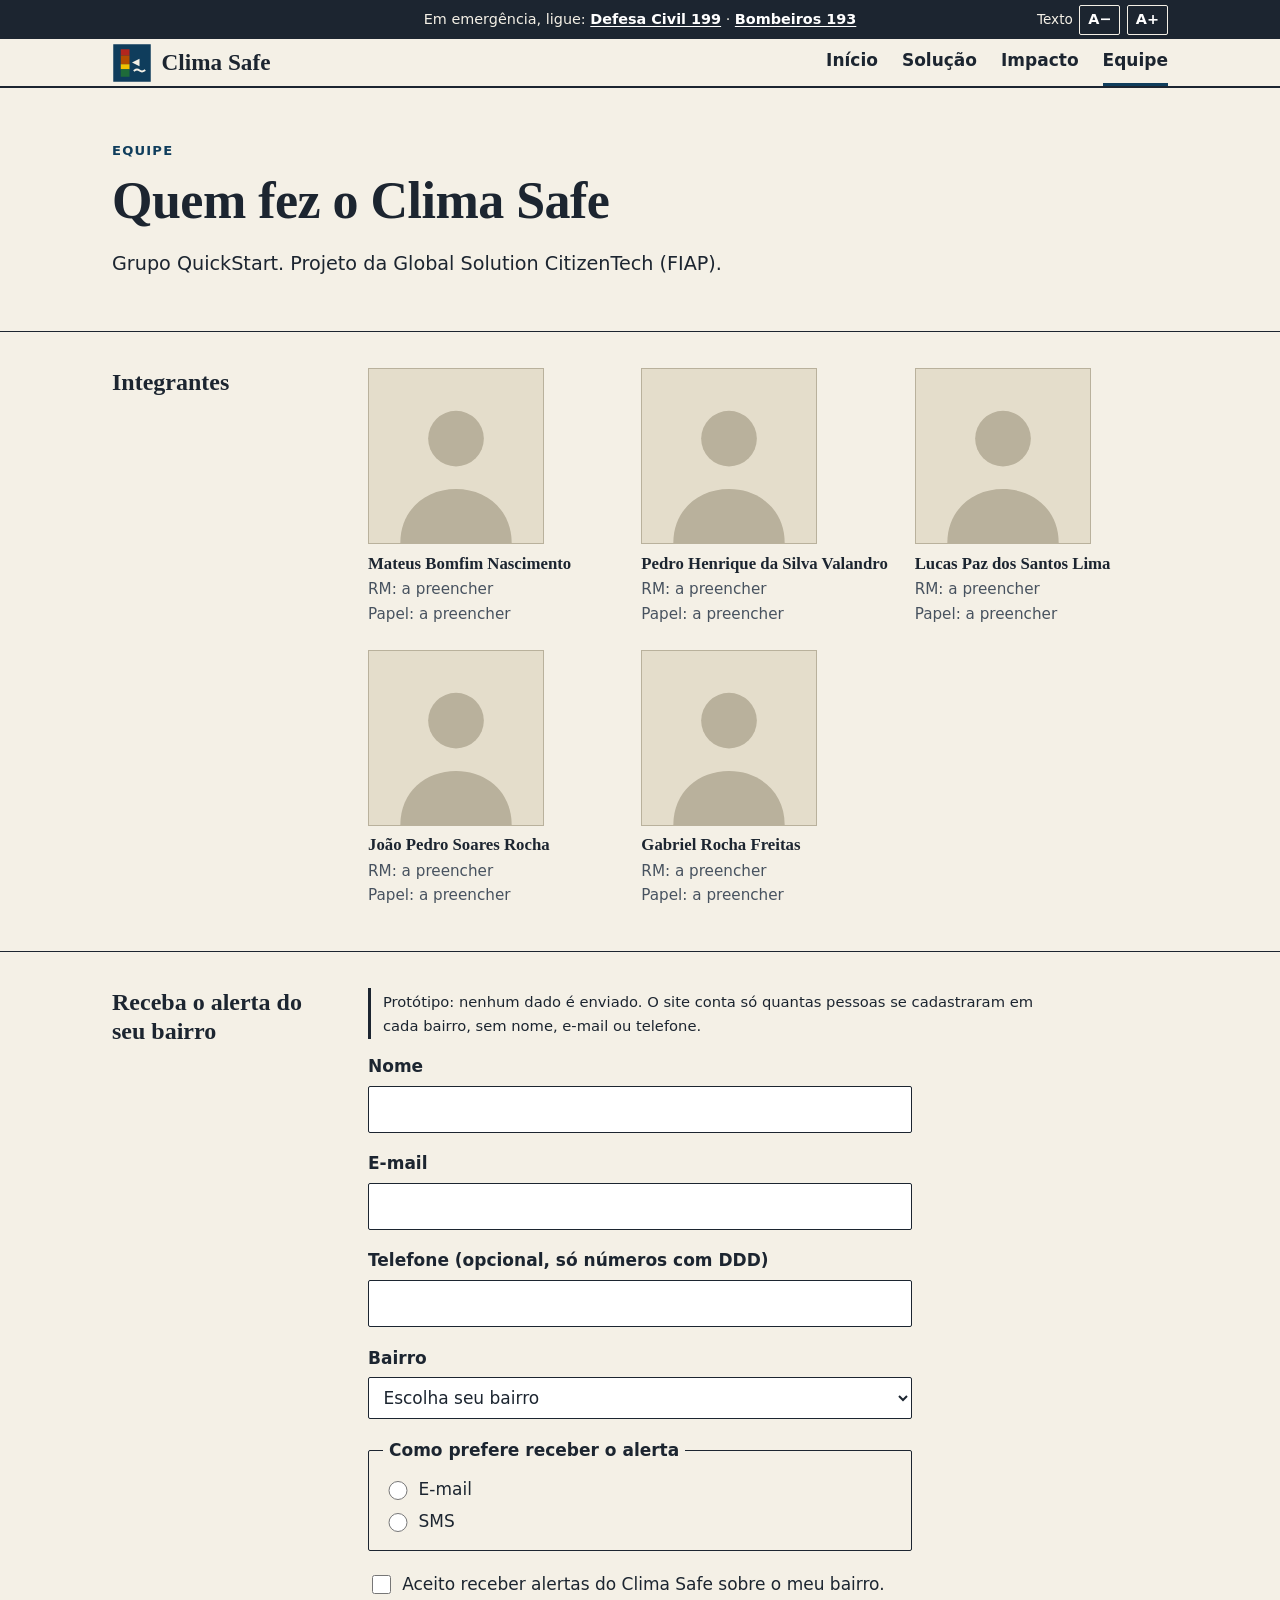
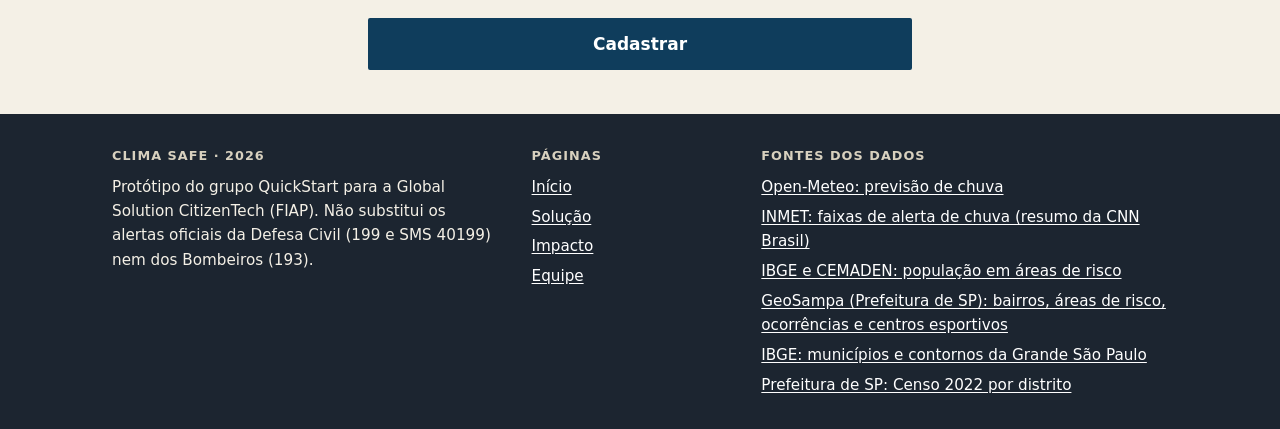
==== equipe.html @ 150be920 "Clima Safe: protótipo da Global Solution CitizenTech Site em HTML, CSS e JavaScript com alerta de en" ====
<!DOCTYPE html>
<html lang="pt-BR">
<head>
  <meta charset="UTF-8">
  <meta name="viewport" content="width=device-width, initial-scale=1">
  <title>Equipe e cadastro — Clima Safe</title>
  <meta name="description" content="Equipe do Clima Safe e cadastro para receber o alerta do seu bairro.">
  <link rel="icon" href="img/logo.svg" type="image/svg+xml">
  <link rel="stylesheet" href="css/style.css">
</head>
<body id="topo">
  <a class="pular-link" href="#conteudo">Pular para o conteúdo</a>
  <div class="faixa-emergencia">
    <div class="container faixa-grade">
      <p>Em emergência, ligue: <a href="tel:199">Defesa Civil 199</a> · <a href="tel:193">Bombeiros 193</a></p>
      <div class="ajuste-fonte" role="group" aria-label="Tamanho do texto">
        <span aria-hidden="true">Texto</span>
        <button type="button" id="fonte-menor" aria-label="Diminuir o texto">A−</button>
        <button type="button" id="fonte-maior" aria-label="Aumentar o texto">A+</button>
      </div>
    </div>
  </div>
  <header class="cabecalho">
    <div class="container cabecalho-grade">
      <a class="logo" href="index.html">
        <img src="img/logo.svg" alt="" width="40" height="40">
        <span>Clima Safe</span>
      </a>
      <button type="button" class="botao-menu" id="botao-menu" aria-expanded="false" aria-controls="menu-principal">Menu</button>
      <nav class="navegacao" aria-label="Principal">
        <ul class="menu" id="menu-principal">
          <li><a href="index.html">Início</a></li>
          <li><a href="solucao.html">Solução</a></li>
          <li><a href="impacto.html">Impacto</a></li>
          <li><a href="equipe.html" aria-current="page">Equipe</a></li>
        </ul>
      </nav>
    </div>
  </header>

  <main id="conteudo">
    <section class="topo-pagina" aria-labelledby="titulo-equipe">
      <div class="container">
        <p class="sobretitulo">Equipe</p>
        <h1 id="titulo-equipe">Quem fez o Clima Safe</h1>
        <p class="lead">Grupo QuickStart. Projeto da Global Solution CitizenTech (FIAP).</p>
      </div>
    </section>
    <section class="secao" aria-labelledby="titulo-integrantes">
      <div class="container secao-grade">
        <h2 id="titulo-integrantes">Integrantes</h2>
        <div class="secao-corpo">
          <ul class="integrantes">
            <li class="integrante">
              <img src="img/avatar-placeholder.svg" alt="Foto de perfil provisória de Mateus Bomfim Nascimento" width="200" height="200">
              <h3>Mateus Bomfim Nascimento</h3>
              <p>RM: a preencher</p>
              <p>Papel: a preencher</p>
            </li>
            <li class="integrante">
              <img src="img/avatar-placeholder.svg" alt="Foto de perfil provisória de Pedro Henrique da Silva Valandro" width="200" height="200">
              <h3>Pedro Henrique da Silva Valandro</h3>
              <p>RM: a preencher</p>
              <p>Papel: a preencher</p>
            </li>
            <li class="integrante">
              <img src="img/avatar-placeholder.svg" alt="Foto de perfil provisória de Lucas Paz dos Santos Lima" width="200" height="200">
              <h3>Lucas Paz dos Santos Lima</h3>
              <p>RM: a preencher</p>
              <p>Papel: a preencher</p>
            </li>
            <li class="integrante">
              <img src="img/avatar-placeholder.svg" alt="Foto de perfil provisória de João Pedro Soares Rocha" width="200" height="200">
              <h3>João Pedro Soares Rocha</h3>
              <p>RM: a preencher</p>
              <p>Papel: a preencher</p>
            </li>
            <li class="integrante">
              <img src="img/avatar-placeholder.svg" alt="Foto de perfil provisória de Gabriel Rocha Freitas" width="200" height="200">
              <h3>Gabriel Rocha Freitas</h3>
              <p>RM: a preencher</p>
              <p>Papel: a preencher</p>
            </li>
          </ul>
        </div>
      </div>
    </section>
    <section class="secao" id="cadastro" aria-labelledby="titulo-cadastro">
      <div class="container secao-grade">
        <h2 id="titulo-cadastro">Receba o alerta do seu bairro</h2>
        <div class="secao-corpo">
          <p class="aviso">Protótipo: nenhum dado é enviado. O site conta só quantas pessoas se cadastraram em cada bairro, sem nome, e-mail ou telefone.</p>

          <p class="mensagem-sucesso" id="mensagem-sucesso" role="status"></p>

          <form class="formulario" id="form-cadastro" novalidate>
            <div class="campo">
              <label for="nome">Nome</label>
              <input type="text" id="nome" name="nome" autocomplete="name" aria-describedby="erro-nome">
              <span class="erro-campo" id="erro-nome"></span>
            </div>
            <div class="campo">
              <label for="email">E-mail</label>
              <input type="email" id="email" name="email" autocomplete="email" aria-describedby="erro-email">
              <span class="erro-campo" id="erro-email"></span>
            </div>
            <div class="campo">
              <label for="telefone">Telefone (opcional, só números com DDD)</label>
              <input type="tel" id="telefone" name="telefone" autocomplete="tel" inputmode="numeric" aria-describedby="erro-telefone">
              <span class="erro-campo" id="erro-telefone"></span>
            </div>
            <div class="campo">
              <label for="bairro">Bairro</label>
              <select id="bairro" name="bairro" aria-describedby="erro-bairro">
                <option value="">Escolha seu bairro</option>
              </select>
              <span class="erro-campo" id="erro-bairro"></span>
            </div>
            <div class="campo">
              <fieldset id="grupo-canal" aria-describedby="erro-canal">
                <legend>Como prefere receber o alerta</legend>
                <div class="opcao">
                  <input type="radio" id="canal-email" name="canal" value="email">
                  <label for="canal-email">E-mail</label>
                </div>
                <div class="opcao">
                  <input type="radio" id="canal-sms" name="canal" value="sms">
                  <label for="canal-sms">SMS</label>
                </div>
              </fieldset>
              <span class="erro-campo" id="erro-canal"></span>
            </div>
            <div class="campo">
              <div class="opcao">
                <input type="checkbox" id="aceite" name="aceite" aria-describedby="erro-aceite">
                <label for="aceite">Aceito receber alertas do Clima Safe sobre o meu bairro.</label>
              </div>
              <span class="erro-campo" id="erro-aceite"></span>
            </div>
            <div class="campo">
              <button type="submit" class="botao">Cadastrar</button>
            </div>
          </form>
        </div>
      </div>
    </section>

  </main>

  <footer class="rodape">
    <div class="container rodape-grade">
      <div>
        <p class="rodape-titulo">Clima Safe · 2026</p>
        <p>Protótipo do grupo QuickStart para a Global Solution CitizenTech (FIAP). Não substitui os alertas oficiais da Defesa Civil (199 e SMS 40199) nem dos Bombeiros (193).</p>
      </div>
      <nav aria-label="Rodapé">
        <p class="rodape-titulo">Páginas</p>
        <ul>
          <li><a href="index.html">Início</a></li>
          <li><a href="solucao.html">Solução</a></li>
          <li><a href="impacto.html">Impacto</a></li>
          <li><a href="equipe.html">Equipe</a></li>
        </ul>
      </nav>
      <div>
        <p class="rodape-titulo">Fontes dos dados</p>
        <ul>
          <li><a href="https://open-meteo.com/">Open-Meteo: previsão de chuva</a></li>
          <li><a href="https://www.cnnbrasil.com.br/nacional/chuva-entenda-os-alertas-do-inmet-para-temporais/">INMET: faixas de alerta de chuva (resumo da CNN Brasil)</a></li>
          <li><a href="https://agenciadenoticias.ibge.gov.br/agencia-sala-de-imprensa/21565-em-2010-brasil-tinha-8-3-milhoes-de-pessoas-morando-em-areas-com-risco-de-desastres-naturais.html">IBGE e CEMADEN: população em áreas de risco</a></li>
          <li><a href="https://geosampa.prefeitura.sp.gov.br/">GeoSampa (Prefeitura de SP): bairros, áreas de risco, ocorrências e centros esportivos</a></li>
          <li><a href="https://servicodados.ibge.gov.br/api/docs">IBGE: municípios e contornos da Grande São Paulo</a></li>
          <li><a href="https://prefeitura.sp.gov.br/web/subprefeituras/w/munic%C3%ADpio-de-s%C3%A3o-paulo-subprefeituras-e-distritos-municipais-1">Prefeitura de SP: Censo 2022 por distrito</a></li>
        </ul>
      </div>
    </div>
  </footer>

  <a class="voltar-topo" id="voltar-topo" href="#topo" aria-label="Voltar ao topo da página">↑ Topo</a>

  <script src="js/estado.js"></script>
  <script src="js/dados.js"></script>
  <script src="js/formulario.js"></script>
  <script src="js/fonte.js"></script>
  <script src="js/menu.js"></script>
  <script src="js/topo.js"></script>
</body>
</html>
---- css/style.css ----
/*
  Clima Safe — folha de estilo única.
  Ideia visual: um boletim de defesa civil. Papel quente, tinta escura, títulos com serifa,
  réguas finas separando as seções. A cor só aparece onde carrega significado:
  os quatro níveis de alerta (sempre acompanhados de texto) e os links.
  Mobile first; media queries em 768px e 1024px.
*/

:root {
  --papel: #f4f0e6;
  --papel-claro: #fbf9f3;
  --tinta: #1c2530;
  --tinta-suave: #47525f;
  --rio: #0f3d5c;
  --link: #0b4f8a;
  --regua: #b9b19c;
  --foco: #0b4f8a;

  --serifa: "Iowan Old Style", "Palatino Linotype", Palatino, Georgia, "Times New Roman", serif;
  --sans: system-ui, -apple-system, "Segoe UI", Roboto, Arial, sans-serif;

  --verde: #1e6b3a;
  --amarelo: #f2c200;
  --laranja: #b34d00;
  --vermelho: #b3261e;
}

*, *::before, *::after { box-sizing: border-box; }

html { scroll-behavior: smooth; scroll-padding-top: 1rem; }

body {
  margin: 0;
  font-family: var(--sans);
  font-size: 1.0625rem;
  line-height: 1.6;
  color: var(--tinta);
  background: var(--papel);
}

img { max-width: 100%; height: auto; display: block; }

a { color: var(--link); text-underline-offset: 0.15em; }
a:hover { text-decoration-thickness: 2px; }

h1, h2, h3, h4 { font-family: var(--serifa); color: var(--tinta); line-height: 1.2; }
h1 { margin: 0 0 1rem; font-size: clamp(2rem, 6vw, 3.25rem); font-weight: 700; letter-spacing: -0.01em; }
h2 { margin: 0; font-size: 1.5rem; font-weight: 700; }
h3 { margin: 1.5rem 0 0.4rem; font-size: 1.2rem; font-weight: 700; }
h4 { margin: 0 0 0.3rem; font-family: var(--sans); font-size: 0.85rem; letter-spacing: 0.06em; text-transform: uppercase; }
p { margin: 0 0 0.9rem; }
ul, ol { margin: 0 0 1rem; padding-left: 1.2rem; }

:focus-visible { outline: 3px solid var(--foco); outline-offset: 2px; }

.container { width: 100%; max-width: 70rem; margin: 0 auto; padding: 0 1.25rem; }

.pular-link {
  position: absolute;
  left: 0.5rem;
  top: -4rem;
  z-index: 10;
  padding: 0.6rem 1rem;
  color: #fff;
  background: var(--tinta);
}
.pular-link:focus { top: 0.5rem; outline-color: var(--amarelo); }

/* ---------- Faixa de emergência e cabeçalho ---------- */
.faixa-emergencia { background: var(--tinta); color: var(--papel); font-size: 0.9rem; }
.faixa-grade { display: flex; flex-direction: column; align-items: center; gap: 0 1rem; text-align: center; }
.faixa-emergencia p { margin: 0; padding: 0.4rem 0; }
.faixa-emergencia a { color: #fff; font-weight: 700; }
.faixa-emergencia :focus-visible { outline-color: var(--amarelo); }

.cabecalho { background: var(--papel); border-bottom: 2px solid var(--tinta); }
.cabecalho-grade {
  display: flex;
  flex-wrap: wrap;
  align-items: center;
  justify-content: space-between;
  gap: 0.25rem 1rem;
  padding-top: 0.75rem;
  padding-bottom: 0.25rem;
}

.logo {
  display: flex;
  align-items: center;
  gap: 0.6rem;
  color: var(--tinta);
  font-family: var(--serifa);
  font-size: 1.45rem;
  font-weight: 700;
  text-decoration: none;
}
.logo img { width: 40px; height: 40px; }

.botao-menu {
  display: none;
  font: inherit;
  font-weight: 700;
  color: var(--tinta);
  background: transparent;
  border: 2px solid var(--tinta);
  border-radius: 2px;
  padding: 0.35rem 0.9rem;
  cursor: pointer;
}
.js .botao-menu { display: inline-block; }

.navegacao { width: 100%; }
.menu { list-style: none; margin: 0; padding: 0; display: flex; flex-direction: column; }
.js .menu { display: none; }
.js .menu.aberto { display: flex; }

.menu li { border-top: 1px solid var(--regua); }
.menu a {
  display: block;
  padding: 0.6rem 0;
  color: var(--tinta);
  font-weight: 600;
  text-decoration: none;
  border-bottom: 3px solid transparent;
}
.menu a:hover { border-bottom-color: var(--regua); }
.menu a[aria-current="page"] { font-weight: 700; border-bottom-color: var(--rio); }

/* ---------- Abertura das páginas ---------- */
.topo-pagina { padding: 2.25rem 0 1.75rem; }
.sobretitulo {
  margin: 0 0 0.6rem;
  color: var(--rio);
  font-size: 0.82rem;
  font-weight: 700;
  letter-spacing: 0.09em;
  text-transform: uppercase;
}
.lead { max-width: 40rem; margin: 0 0 1rem; font-size: 1.2rem; }

.hero-grade { display: grid; gap: 1.5rem; }
.hero-imagem { width: 100%; max-width: 15rem; }
.acoes { display: flex; flex-wrap: wrap; align-items: center; gap: 0.75rem 1.5rem; margin: 1.5rem 0 0; }
.link-seco { font-weight: 600; }

.indice { margin-top: 1.5rem; padding-top: 0.75rem; border-top: 1px solid var(--regua); }
.indice ul { list-style: none; margin: 0; padding: 0; display: flex; flex-wrap: wrap; gap: 0.25rem 1.5rem; }
.indice a { font-weight: 600; }

/* ---------- Seções: título à esquerda, conteúdo à direita ---------- */
.secao { padding: 1.75rem 0 2.25rem; border-top: 1px solid var(--tinta); }
.secao-grade { display: grid; gap: 1rem; }
.secao-grade > * { min-width: 0; }   /* deixa tabelas largas rolarem dentro da caixa, sem alargar a página */
.secao-corpo > :last-child { margin-bottom: 0; }
.secao-corpo p, .secao-corpo ul:not(.indicadores):not(.grade-bairros):not(.integrantes) { max-width: 42rem; }

/* ---------- Números: linhas de livro-caixa ---------- */
.indicadores { list-style: none; margin: 0; padding: 0; }
.estatistica { display: grid; gap: 0.25rem; padding: 1rem 0; border-top: 1px solid var(--regua); }
.estatistica:first-child { border-top: 0; padding-top: 0; }
.estatistica p { margin: 0 0 0.25rem; }
.numero {
  color: var(--rio);
  font-family: var(--serifa);
  font-size: 2.25rem;
  font-weight: 700;
  line-height: 1.1;
  font-variant-numeric: lining-nums tabular-nums;
}
.fonte { color: var(--tinta-suave); font-size: 0.88rem; overflow-wrap: anywhere; }

/* ---------- Passos, ODS, ecossistema ---------- */
.passos { list-style: none; counter-reset: passo; margin: 0 0 1rem; padding: 0; }
.passos li {
  counter-increment: passo;
  display: grid;
  grid-template-columns: 3.25rem 1fr;
  column-gap: 0.5rem;
  padding: 1rem 0;
  border-top: 1px solid var(--regua);
}
.passos li:first-child { border-top: 0; padding-top: 0; }
.passos li::before {
  content: counter(passo);
  grid-column: 1;
  grid-row: 1 / span 2;
  color: var(--rio);
  font-family: var(--serifa);
  font-size: 2.4rem;
  font-weight: 700;
  line-height: 1;
}
.passos h3 { grid-column: 2; margin: 0 0 0.25rem; }
.passos p { grid-column: 2; margin: 0; }

.lista-ods { list-style: none; margin: 0 0 1rem; padding: 0; }
.lista-ods li {
  display: grid;
  grid-template-columns: 4.75rem 1fr;
  gap: 0.75rem;
  padding: 1rem 0;
  border-top: 1px solid var(--regua);
}
.lista-ods li:first-child { border-top: 0; padding-top: 0; }
.lista-ods h3 { margin: 0 0 0.2rem; }
.lista-ods p { margin: 0; }
.etiqueta-ods {
  align-self: start;
  padding: 0.1rem 0.4rem;
  border: 2px solid var(--tinta);
  font-size: 0.9rem;
  font-weight: 700;
  text-align: center;
}

.ecossistema { list-style: none; margin: 0; padding: 0; }
.ecossistema li { padding: 0.85rem 0; border-top: 1px solid var(--regua); }
.ecossistema li:first-child { border-top: 0; padding-top: 0; }
.ecossistema h3 { margin: 0 0 0.15rem; font-size: 1.1rem; }
.ecossistema p { margin: 0; }

.lista-simples { margin-bottom: 0; }

/* ---------- Níveis de alerta (cor sempre junto com texto) ---------- */
.alerta-verde { --n-cor: var(--verde); --n-texto: #fff; --n-fundo: #e7f1e8; }
.alerta-amarelo { --n-cor: var(--amarelo); --n-texto: var(--tinta); --n-fundo: #fbf3cf; }
.alerta-laranja { --n-cor: var(--laranja); --n-texto: #fff; --n-fundo: #f9e6d3; }
.alerta-vermelho { --n-cor: var(--vermelho); --n-texto: #fff; --n-fundo: #f8dedb; }
.alerta-indisponivel { --n-cor: #56616e; --n-texto: #fff; --n-fundo: #e8e6df; }

.selo {
  display: inline-block;
  align-self: flex-start;
  padding: 0.2rem 0.65rem;
  color: var(--n-texto, #fff);
  background: var(--n-cor, var(--tinta-suave));
  border-radius: 2px;
  font-size: 0.95rem;
  font-weight: 700;
}

/* ---------- Simulador ---------- */
.simulador { display: grid; gap: 1.25rem; }

.controles {
  display: grid;
  gap: 1.1rem;
  padding: 1.1rem;
  background: var(--papel-claro);
  border: 1px solid var(--tinta);
}
.campo { display: flex; flex-direction: column; gap: 0.35rem; }
.campo label, .campo legend { font-weight: 600; }

select, input[type="text"], input[type="email"], input[type="tel"] {
  width: 100%;
  padding: 0.55rem 0.65rem;
  font: inherit;
  color: var(--tinta);
  background: #fff;
  border: 1.5px solid var(--tinta);
  border-radius: 2px;
}

.valor-chuva { font-family: var(--serifa); font-weight: 700; color: var(--rio); }

/* A barra do controle mostra os limites do INMET por hora (0–20–30–60–100 mm/h). */
input[type="range"] {
  -webkit-appearance: none;
  appearance: none;
  width: 100%;
  height: 2rem;
  margin: 0;
  background: transparent;
}
input[type="range"]::-webkit-slider-runnable-track {
  height: 0.75rem;
  border: 1px solid var(--tinta);
  background: linear-gradient(to right,
    var(--verde) 0 20%, var(--amarelo) 20% 30%, var(--laranja) 30% 60%, var(--vermelho) 60% 100%);
}
input[type="range"]::-moz-range-track {
  height: 0.75rem;
  border: 1px solid var(--tinta);
  background: linear-gradient(to right,
    var(--verde) 0 20%, var(--amarelo) 20% 30%, var(--laranja) 30% 60%, var(--vermelho) 60% 100%);
}
input[type="range"]::-webkit-slider-thumb {
  -webkit-appearance: none;
  width: 0.9rem;
  height: 1.9rem;
  margin-top: -0.7rem;
  background: var(--tinta);
  border: 2px solid #fff;
  border-radius: 2px;
}
input[type="range"]::-moz-range-thumb {
  width: 0.9rem;
  height: 1.9rem;
  background: var(--tinta);
  border: 2px solid #fff;
  border-radius: 2px;
}

.escala { position: relative; height: 1.3rem; color: var(--tinta-suave); font-size: 0.8rem; }
.escala span { position: absolute; top: 0; transform: translateX(-50%); }
.escala .e0 { left: 0; transform: none; }
.escala .e20 { left: 20%; }
.escala .e30 { left: 30%; }
.escala .e60 { left: 60%; }
.escala .e100 { right: 0; left: auto; transform: none; }

.nota { margin: 0; color: var(--tinta-suave); font-size: 0.85rem; }

.status { min-height: 1.4rem; margin: 0; color: var(--tinta-suave); font-size: 0.95rem; }
.status.erro {
  padding: 0.5rem 0.7rem;
  color: #7a1009;
  background: #f8dedb;
  border-left: 4px solid var(--vermelho);
}

.painel {
  min-height: 12rem;
  padding: 1.1rem 1.25rem;
  background: var(--n-fundo, var(--papel-claro));
  border: 1px solid var(--regua);
  border-left: 8px solid var(--n-cor, var(--regua));
}
.painel h3 { margin: 0 0 0.6rem; }

.lista-dados { margin: 0.75rem 0; }
.lista-dados dt {
  color: var(--tinta-suave);
  font-size: 0.8rem;
  font-weight: 700;
  letter-spacing: 0.05em;
  text-transform: uppercase;
}
.lista-dados dd { margin: 0 0 0.6rem; }

.recomendacao { margin: 0.75rem 0; padding: 0.65rem 0.85rem; background: #fff; border: 1px solid var(--regua); }
.caixa-abrigo { margin-top: 0.9rem; padding-top: 0.75rem; border-top: 1px solid var(--regua); }
.caixa-abrigo p { margin: 0 0 0.3rem; }

.aviso { padding: 0.1rem 0 0.1rem 0.75rem; border-left: 3px solid var(--tinta); font-size: 0.92rem; }

/* ---------- Bairros ---------- */
.filtro { max-width: 22rem; margin-bottom: 0.75rem; }
.contagem { margin: 0 0 1rem; color: var(--tinta-suave); }

.grade-bairros { list-style: none; margin: 0; padding: 0; display: grid; gap: 1.25rem; grid-template-columns: repeat(auto-fill, minmax(250px, 1fr)); }
.card {
  display: flex;
  flex-direction: column;
  gap: 0.5rem;
  padding: 1rem 1rem 1.1rem;
  background: var(--papel-claro);
  border: 1px solid var(--regua);
  border-top: 5px solid var(--regua);
  border-radius: 2px;
}
.card:has(.alerta-verde) { border-top-color: var(--verde); }
.card:has(.alerta-amarelo) { border-top-color: var(--amarelo); }
.card:has(.alerta-laranja) { border-top-color: var(--laranja); }
.card:has(.alerta-vermelho) { border-top-color: var(--vermelho); }
.card.selecionado { box-shadow: 0 0 0 2px var(--tinta); }
.card h4 { margin: 0; font-family: var(--serifa); font-size: 1.15rem; letter-spacing: 0; text-transform: none; }
.regiao-bairro { margin: 0; color: var(--tinta-suave); font-size: 0.88rem; }
.card .historico { margin: 0; font-size: 0.95rem; }
.card .lista-dados { margin: 0.25rem 0; }
.card .botao { align-self: flex-start; margin-top: auto; }
.fontes-card { margin: 0; color: var(--tinta-suave); font-size: 0.85rem; overflow-wrap: anywhere; }

/* ---------- Botões ---------- */
.botao {
  display: inline-block;
  padding: 0.65rem 1.2rem;
  font: inherit;
  font-weight: 700;
  color: #fff;
  text-align: center;
  text-decoration: none;
  background: var(--rio);
  border: 2px solid var(--rio);
  border-radius: 2px;
  cursor: pointer;
}
.botao:hover { background: var(--tinta); border-color: var(--tinta); }
.botao[disabled] { opacity: 0.6; cursor: wait; }
.botao-secundario { color: var(--rio); background: transparent; }
.botao-secundario:hover { color: #fff; background: var(--rio); border-color: var(--rio); }

/* ---------- Tabelas ---------- */
.tabela-rolagem { margin-bottom: 1rem; overflow-x: auto; }
table { width: 100%; border-collapse: collapse; }
caption { padding-bottom: 0.4rem; font-weight: 700; text-align: left; }
th, td { padding: 0.6rem 0.7rem 0.6rem 0; text-align: left; vertical-align: top; border-bottom: 1px solid var(--regua); }
thead th { border-bottom: 2px solid var(--tinta); }
.nivel::before {
  content: "";
  display: inline-block;
  width: 0.8rem;
  height: 0.8rem;
  margin-right: 0.5rem;
  vertical-align: -0.05em;
  background: var(--tinta-suave);
}
.nivel-verde::before { background: var(--verde); }
.nivel-amarelo::before { background: var(--amarelo); }
.nivel-laranja::before { background: var(--laranja); }
.nivel-vermelho::before { background: var(--vermelho); }

/* ---------- Equipe e formulário ---------- */
.integrantes { list-style: none; margin: 0; padding: 0; display: grid; grid-template-columns: repeat(2, 1fr); gap: 1.5rem 1.25rem; }
.integrante img { width: 100%; max-width: 11rem; margin-bottom: 0.6rem; border: 1px solid var(--regua); }
.integrante h3 { margin: 0 0 0.2rem; font-size: 1.05rem; }
.integrante p { margin: 0; color: var(--tinta-suave); font-size: 0.95rem; }

.formulario { display: grid; gap: 1.1rem; max-width: 34rem; }
fieldset { margin: 0; padding: 0.6rem 0.9rem 0.8rem; border: 1.5px solid var(--tinta); border-radius: 2px; }
legend { padding: 0 0.35rem; }
.opcao { display: flex; align-items: center; gap: 0.5rem; padding: 0.15rem 0; }
.opcao input { width: 1.2rem; height: 1.2rem; accent-color: var(--rio); }
.opcao label { font-weight: 400; }
.erro-campo { color: #8a1008; font-size: 0.92rem; font-weight: 600; }
.erro-campo:empty { display: none; }
.erro-campo:not(:empty) { padding-left: 0.5rem; border-left: 3px solid var(--vermelho); }
[aria-invalid="true"] { border-color: var(--vermelho); border-width: 2px; }
.mensagem-sucesso:empty { display: none; }
.mensagem-sucesso:not(:empty) {
  max-width: 34rem;
  margin-bottom: 1rem;
  padding: 0.7rem 0.9rem;
  color: #12391f;
  font-weight: 600;
  background: #e7f1e8;
  border-left: 6px solid var(--verde);
}

/* ---------- Rodapé ---------- */
.rodape { padding: 2rem 0; color: var(--papel); background: var(--tinta); font-size: 0.95rem; }
.rodape-grade { display: grid; gap: 1.5rem; }
.rodape p { margin: 0 0 0.5rem; }
.rodape ul { list-style: none; margin: 0; padding: 0; display: grid; gap: 0.35rem; }
.rodape a { color: #fff; }
.rodape :focus-visible { outline-color: var(--amarelo); }
.rodape-titulo { color: #d8d1bf; font-size: 0.8rem; font-weight: 700; letter-spacing: 0.08em; text-transform: uppercase; }

@media (prefers-reduced-motion: reduce) {
  html { scroll-behavior: auto; }
}

/* ---------- Tablet: 768px ---------- */
@media (min-width: 768px) {
  .topo-pagina { padding: 3.25rem 0 2.25rem; }

  .botao-menu, .js .botao-menu { display: none; }
  .navegacao { width: auto; }
  .menu, .js .menu { display: flex; flex-direction: row; gap: 1.5rem; }
  .menu li { border-top: 0; }
  .menu a { padding: 0.5rem 0; }

  .hero-grade { grid-template-columns: 1.35fr 0.65fr; align-items: end; gap: 2.5rem; }
  .hero-imagem { max-width: 19rem; justify-self: end; }

  .secao { padding: 2.25rem 0 2.75rem; }
  .secao-grade { grid-template-columns: 13.5rem 1fr; gap: 2.5rem; }

  .estatistica { grid-template-columns: 14rem 1fr; gap: 1.5rem; align-items: baseline; }
  .ecossistema li { display: grid; grid-template-columns: 13rem 1fr; gap: 1.5rem; align-items: baseline; }
  .ecossistema h3 { font-size: 1.15rem; }

  .integrantes { grid-template-columns: repeat(3, 1fr); }
  .rodape-grade { grid-template-columns: 1.4fr 0.7fr 1.5fr; gap: 2.5rem; }
}

/* ---------- Desktop: 1024px ---------- */
@media (min-width: 1024px) {
  .container { padding: 0 2rem; }
  .simulador { grid-template-columns: 21rem 1fr; align-items: start; }
}

/* ---------- Tamanho do texto (botões A− e A+) ---------- */
html.fonte-pequena { font-size: 90%; }
html.fonte-normal { font-size: 100%; }
html.fonte-grande { font-size: 115%; }
html.fonte-maior { font-size: 130%; }

.ajuste-fonte { display: flex; align-items: center; gap: 0.4rem; padding: 0.3rem 0; }
.ajuste-fonte span { font-size: 0.85rem; }
.ajuste-fonte button {
  min-width: 2.4rem;
  padding: 0.15rem 0.5rem;
  font: inherit;
  font-weight: 700;
  color: #fff;
  background: transparent;
  border: 1px solid var(--papel);
  border-radius: 2px;
  cursor: pointer;
}
.ajuste-fonte button:hover { color: var(--tinta); background: var(--papel); }
.ajuste-fonte button:disabled { opacity: 0.45; cursor: not-allowed; }
.ajuste-fonte button:disabled:hover { color: #fff; background: transparent; }

/* ---------- Mapa da Grande São Paulo (SVG) ---------- */
.mapa-ferramentas { display: flex; flex-wrap: wrap; align-items: center; gap: 0.5rem; margin-bottom: 0.5rem; }
.mapa-ferramentas .botao { padding: 0.4rem 0.8rem; }
.botao-zoom { min-width: 2.6rem; font-size: 1.2rem; line-height: 1.1; }
.nivel-zoom { margin-left: 0.25rem; color: var(--tinta-suave); font-size: 0.9rem; }
.pular-mapa { position: absolute; left: -999rem; }
.pular-mapa:focus { position: static; }
.mapa-caixa { background: #ece8dc; border: 1px solid var(--tinta); }
#mapa-svg { display: block; width: 100%; height: auto; user-select: none; }
#mapa-svg.ampliado { cursor: grab; touch-action: none; }   /* ampliado, o dedo move o mapa, não a página */
#mapa-svg.ampliado:active { cursor: grabbing; }

/* O JavaScript só escolhe a classe mapa-alerta-<nível>; as cores ficam aqui. */
.mapa-municipio { fill-opacity: 0.88; stroke: var(--tinta); stroke-width: 0.8; vector-effect: non-scaling-stroke; cursor: pointer; }
.mapa-municipio:hover { fill-opacity: 1; }
.mapa-municipio:focus { outline: none; fill-opacity: 1; stroke-width: 3; }
.mapa-fundo-capital { fill: #ece8dc; stroke: none; }   /* mesma cor do fundo do mapa */
.mapa-bairro { fill-opacity: 0.9; stroke: #f4f0e6; stroke-width: 0.6; vector-effect: non-scaling-stroke; cursor: pointer; }
.mapa-bairro:hover { fill-opacity: 1; stroke: var(--tinta); stroke-width: 1.5; }
.mapa-bairro.escolhido { fill-opacity: 1; stroke: var(--tinta); stroke-width: 3.5; }
.mapa-borda-capital { fill: none; stroke: var(--tinta); stroke-width: 1.6; vector-effect: non-scaling-stroke; pointer-events: none; }
.mapa-alerta-verde { fill: var(--verde); }
.mapa-alerta-amarelo { fill: var(--amarelo); }
.mapa-alerta-laranja { fill: var(--laranja); }
.mapa-alerta-vermelho { fill: var(--vermelho); }
.mapa-alerta-indisponivel { fill: #8a929b; }
.etiqueta-mapa { pointer-events: none; }
.etiqueta-mapa rect { fill: var(--tinta); stroke: var(--papel); stroke-width: 1; vector-effect: non-scaling-stroke; }
.etiqueta-mapa text { font-family: var(--sans); fill: var(--papel); }
.etiqueta-mapa .etiqueta-nome { font-weight: 700; fill: #fff; }
.mapa-bairro:focus { outline: none; stroke: var(--tinta); stroke-width: 3.5; }

.info-mapa { margin: 0.75rem 0 0; padding: 0.9rem 1rem; background: var(--papel-claro); border: 1px solid var(--regua); border-left: 4px solid var(--tinta); }
.info-mapa p { margin: 0; }
.info-titulo { display: flex; flex-wrap: wrap; align-items: center; gap: 0.4rem 0.75rem; margin-bottom: 0.75rem; }
.info-titulo h3 { margin: 0; }
.info-dados { display: grid; grid-template-columns: repeat(auto-fit, minmax(10rem, 1fr)); gap: 0.6rem 1rem; margin: 0 0 0.75rem; }
.info-dados dt { color: var(--tinta-suave); font-size: 0.8rem; font-weight: 700; letter-spacing: 0.05em; text-transform: uppercase; }
.info-dados dd { margin: 0; font-family: var(--serifa); font-size: 1.3rem; font-weight: 700; }
.info-fazer { padding-top: 0.6rem; border-top: 1px solid var(--regua); }

.legenda-mapa { list-style: none; margin: 0.75rem 0 0; padding: 0; display: flex; flex-wrap: wrap; gap: 0.4rem 1.25rem; font-size: 0.9rem; }
.legenda-mapa li { display: flex; align-items: center; gap: 0.4rem; }
.amostra { display: inline-block; width: 1rem; height: 1rem; border: 1px solid var(--tinta); }
.amostra-verde { background: var(--verde); }
.amostra-amarelo { background: var(--amarelo); }
.amostra-laranja { background: var(--laranja); }
.amostra-vermelho { background: var(--vermelho); }
.amostra-indisponivel { background: #8a929b; }
.amostra-escolhido { background: var(--papel-claro); border: 3px solid var(--tinta); }

/* ---------- Bloco "Como calculamos" ---------- */
.recolhivel { background: var(--papel-claro); border: 1px solid var(--regua); }
.recolhivel summary { padding: 0.8rem 1rem; font-weight: 700; cursor: pointer; }
.recolhivel[open] summary { border-bottom: 1px solid var(--regua); }
.recolhivel-corpo { padding: 1rem; }
.recolhivel-corpo h3:first-child { margin-top: 0; }

/* ---------- Lista "Feito para o dia de chuva" e "Como o impacto cresce" ---------- */
.lista-pontos { list-style: none; margin: 0; padding: 0; }
.lista-pontos li { padding: 0.85rem 0; border-top: 1px solid var(--regua); }
.lista-pontos li:first-child { border-top: 0; padding-top: 0; }
.lista-pontos h3 { margin: 0 0 0.15rem; font-size: 1.1rem; }
.lista-pontos p { margin: 0; }

@media (min-width: 768px) {
  .lista-pontos li { display: grid; grid-template-columns: 13rem 1fr; gap: 1.5rem; align-items: baseline; }
}

/* ---------- Seção larga (Bairros): título em cima e mais cards lado a lado ---------- */
.secao-larga .container { max-width: 100rem; }

/* ---------- Botão "Topo" (canto inferior esquerdo) ---------- */
.voltar-topo {
  position: fixed;
  left: 1rem;
  bottom: 1rem;
  z-index: 20;
  padding: 0.55rem 0.9rem;
  color: #fff;
  font-weight: 700;
  text-decoration: none;
  background: var(--tinta);
  border: 2px solid var(--papel);
  border-radius: 2px;
  box-shadow: 0 2px 6px rgba(28, 37, 48, 0.35);
}
.voltar-topo:hover { background: var(--rio); }
.voltar-topo:focus-visible { outline-color: var(--amarelo); }
.voltar-topo.escondido { visibility: hidden; }

@media (min-width: 768px) {
  .faixa-grade { display: grid; grid-template-columns: 1fr auto 1fr; }
  .faixa-grade p { grid-column: 2; }
  .faixa-grade .ajuste-fonte { grid-column: 3; justify-self: end; }
  .secao-larga .secao-grade { grid-template-columns: 1fr; gap: 1.25rem; }
}

/* ---------- Filtros e grupos por região (seção Bairros) ---------- */
.filtros { display: grid; grid-template-columns: repeat(auto-fit, minmax(12rem, 1fr)); gap: 0.75rem 1rem; max-width: 60rem; margin-bottom: 0.75rem; }
.grupo-regiao { margin-top: 1.5rem; }
.grupo-regiao h3 { margin: 0 0 0.75rem; padding-bottom: 0.3rem; border-bottom: 2px solid var(--tinta); }
.contagem-regiao { margin-left: 0.4rem; color: var(--tinta-suave); font-family: var(--sans); font-size: 0.9rem; font-weight: 400; }
.sem-resultado { padding: 1rem; background: var(--papel-claro); border: 1px solid var(--regua); }
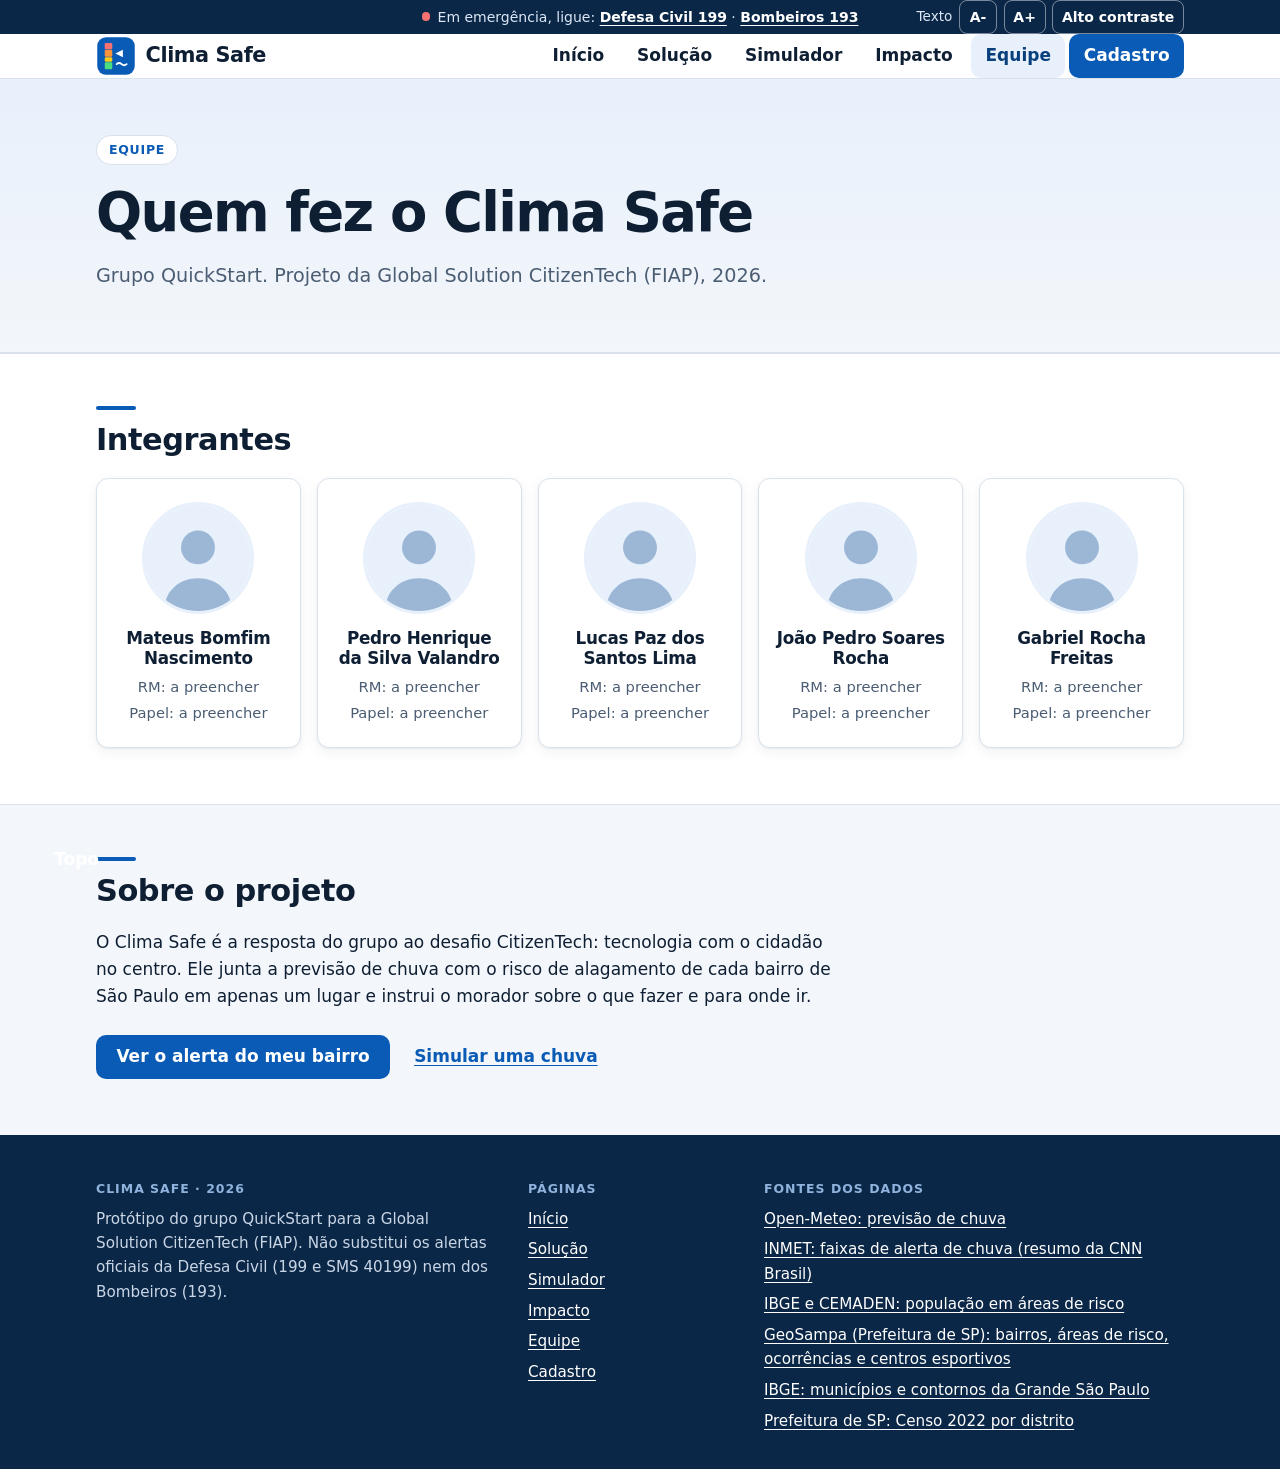
==== commit e6b8f472: "Previsão dos próximos 7 dias, cidades da Grande SP e padronização do código - Previsão dos próximos " ====
--- a/equipe.html
+++ b/equipe.html
@@ -3,20 +3,22 @@
 <head>
   <meta charset="UTF-8">
   <meta name="viewport" content="width=device-width, initial-scale=1">
-  <title>Equipe e cadastro — Clima Safe</title>
-  <meta name="description" content="Equipe do Clima Safe e cadastro para receber o alerta do seu bairro.">
+  <title>Equipe — Clima Safe</title>
+  <meta name="description" content="Integrantes do grupo QuickStart, que fez o Clima Safe.">
   <link rel="icon" href="img/logo.svg" type="image/svg+xml">
   <link rel="stylesheet" href="css/style.css">
+  <script src="js/estado.js"></script>
 </head>
 <body id="topo">
   <a class="pular-link" href="#conteudo">Pular para o conteúdo</a>
   <div class="faixa-emergencia">
     <div class="container faixa-grade">
       <p>Em emergência, ligue: <a href="tel:199">Defesa Civil 199</a> · <a href="tel:193">Bombeiros 193</a></p>
-      <div class="ajuste-fonte" role="group" aria-label="Tamanho do texto">
+      <div class="ajuste-fonte" role="group" aria-label="Ajustes de leitura">
         <span aria-hidden="true">Texto</span>
-        <button type="button" id="fonte-menor" aria-label="Diminuir o texto">A−</button>
+        <button type="button" id="fonte-menor" aria-label="Diminuir o texto">A-</button>
         <button type="button" id="fonte-maior" aria-label="Aumentar o texto">A+</button>
+        <button type="button" id="alto-contraste" aria-pressed="false">Alto contraste</button>
       </div>
     </div>
   </div>
@@ -31,8 +33,10 @@
         <ul class="menu" id="menu-principal">
           <li><a href="index.html">Início</a></li>
           <li><a href="solucao.html">Solução</a></li>
+          <li><a href="simulador.html">Simulador</a></li>
           <li><a href="impacto.html">Impacto</a></li>
           <li><a href="equipe.html" aria-current="page">Equipe</a></li>
+          <li class="menu-cta"><a href="cadastro.html">Cadastro</a></li>
         </ul>
       </nav>
     </div>
@@ -43,10 +47,10 @@
       <div class="container">
         <p class="sobretitulo">Equipe</p>
         <h1 id="titulo-equipe">Quem fez o Clima Safe</h1>
-        <p class="lead">Grupo QuickStart. Projeto da Global Solution CitizenTech (FIAP).</p>
+        <p class="lead">Grupo QuickStart. Projeto da Global Solution CitizenTech (FIAP), 2026.</p>
       </div>
     </section>
-    <section class="secao" aria-labelledby="titulo-integrantes">
+    <section class="secao secao-larga" aria-labelledby="titulo-integrantes">
       <div class="container secao-grade">
         <h2 id="titulo-integrantes">Integrantes</h2>
         <div class="secao-corpo">
@@ -85,66 +89,18 @@
         </div>
       </div>
     </section>
-    <section class="secao" id="cadastro" aria-labelledby="titulo-cadastro">
+    <section class="secao" aria-labelledby="titulo-projeto">
       <div class="container secao-grade">
-        <h2 id="titulo-cadastro">Receba o alerta do seu bairro</h2>
+        <h2 id="titulo-projeto">Sobre o projeto</h2>
         <div class="secao-corpo">
-          <p class="aviso">Protótipo: nenhum dado é enviado. O site conta só quantas pessoas se cadastraram em cada bairro, sem nome, e-mail ou telefone.</p>
-
-          <p class="mensagem-sucesso" id="mensagem-sucesso" role="status"></p>
-
-          <form class="formulario" id="form-cadastro" novalidate>
-            <div class="campo">
-              <label for="nome">Nome</label>
-              <input type="text" id="nome" name="nome" autocomplete="name" aria-describedby="erro-nome">
-              <span class="erro-campo" id="erro-nome"></span>
-            </div>
-            <div class="campo">
-              <label for="email">E-mail</label>
-              <input type="email" id="email" name="email" autocomplete="email" aria-describedby="erro-email">
-              <span class="erro-campo" id="erro-email"></span>
-            </div>
-            <div class="campo">
-              <label for="telefone">Telefone (opcional, só números com DDD)</label>
-              <input type="tel" id="telefone" name="telefone" autocomplete="tel" inputmode="numeric" aria-describedby="erro-telefone">
-              <span class="erro-campo" id="erro-telefone"></span>
-            </div>
-            <div class="campo">
-              <label for="bairro">Bairro</label>
-              <select id="bairro" name="bairro" aria-describedby="erro-bairro">
-                <option value="">Escolha seu bairro</option>
-              </select>
-              <span class="erro-campo" id="erro-bairro"></span>
-            </div>
-            <div class="campo">
-              <fieldset id="grupo-canal" aria-describedby="erro-canal">
-                <legend>Como prefere receber o alerta</legend>
-                <div class="opcao">
-                  <input type="radio" id="canal-email" name="canal" value="email">
-                  <label for="canal-email">E-mail</label>
-                </div>
-                <div class="opcao">
-                  <input type="radio" id="canal-sms" name="canal" value="sms">
-                  <label for="canal-sms">SMS</label>
-                </div>
-              </fieldset>
-              <span class="erro-campo" id="erro-canal"></span>
-            </div>
-            <div class="campo">
-              <div class="opcao">
-                <input type="checkbox" id="aceite" name="aceite" aria-describedby="erro-aceite">
-                <label for="aceite">Aceito receber alertas do Clima Safe sobre o meu bairro.</label>
-              </div>
-              <span class="erro-campo" id="erro-aceite"></span>
-            </div>
-            <div class="campo">
-              <button type="submit" class="botao">Cadastrar</button>
-            </div>
-          </form>
+          <p>O Clima Safe é a resposta do grupo ao desafio CitizenTech: tecnologia com o cidadão no centro. Ele junta a previsão de chuva com o risco de alagamento de cada bairro de São Paulo em apenas um lugar e instrui o morador sobre o que fazer e para onde ir.</p>
+          <p class="acoes">
+            <a class="botao" href="solucao.html">Ver o alerta do meu bairro</a>
+            <a class="link-seco" href="simulador.html">Simular uma chuva</a>
+          </p>
         </div>
       </div>
     </section>
-
   </main>
 
   <footer class="rodape">
@@ -158,8 +114,10 @@
         <ul>
           <li><a href="index.html">Início</a></li>
           <li><a href="solucao.html">Solução</a></li>
+          <li><a href="simulador.html">Simulador</a></li>
           <li><a href="impacto.html">Impacto</a></li>
           <li><a href="equipe.html">Equipe</a></li>
+          <li><a href="cadastro.html">Cadastro</a></li>
         </ul>
       </nav>
       <div>
@@ -176,11 +134,8 @@
     </div>
   </footer>
 
-  <a class="voltar-topo" id="voltar-topo" href="#topo" aria-label="Voltar ao topo da página">↑ Topo</a>
+  <a class="voltar-topo" id="voltar-topo" href="#topo" aria-label="Voltar ao topo da página">↑ <span class="voltar-topo-texto">Topo</span></a>
 
-  <script src="js/estado.js"></script>
-  <script src="js/dados.js"></script>
-  <script src="js/formulario.js"></script>
   <script src="js/fonte.js"></script>
   <script src="js/menu.js"></script>
   <script src="js/topo.js"></script>
--- a/css/style.css
+++ b/css/style.css
@@ -1,87 +1,244 @@
-/*
-  Clima Safe — folha de estilo única.
-  Ideia visual: um boletim de defesa civil. Papel quente, tinta escura, títulos com serifa,
-  réguas finas separando as seções. A cor só aparece onde carrega significado:
-  os quatro níveis de alerta (sempre acompanhados de texto) e os links.
-  Mobile first; media queries em 768px e 1024px.
-*/
-
+/* As cores de alerta só aparecem nos níveis de alerta. */
+/* Cores, forma e fonte */
 :root {
-  --papel: #f4f0e6;
-  --papel-claro: #fbf9f3;
-  --tinta: #1c2530;
-  --tinta-suave: #47525f;
-  --rio: #0f3d5c;
-  --link: #0b4f8a;
-  --regua: #b9b19c;
-  --foco: #0b4f8a;
-
-  --serifa: "Iowan Old Style", "Palatino Linotype", Palatino, Georgia, "Times New Roman", serif;
-  --sans: system-ui, -apple-system, "Segoe UI", Roboto, Arial, sans-serif;
-
-  --verde: #1e6b3a;
-  --amarelo: #f2c200;
-  --laranja: #b34d00;
-  --vermelho: #b3261e;
-}
-
+  --fundo: #f3f6fa;
+  --superficie: #ffffff;
+  --tinta: #0f1f33;
+  --tinta-suave: #4b5d73;
+  --borda: #d9e2ec;
+  --borda-forte: #b8c5d4;
+  --marca: #0a5bb5;
+  --marca-escura: #083f7d;
+  --marca-clara: #e7f0fb;
+  --link: #0a5bb5;
+  --noite: #0b2747;
+  --foco: #0a5bb5;
+  --verde: #15803d;
+  --amarelo: #eab308;
+  --laranja: #c2410c;
+  --vermelho: #b91c1c;
+  --verde-claro: #e7f6ec;
+  --amarelo-claro: #fef6d6;
+  --laranja-claro: #fdeee4;
+  --vermelho-claro: #fde8e8;
+  --raio: 12px;
+  --raio-pequeno: 10px;
+  --sombra: 0 1px 2px rgba(15, 31, 51, 0.06), 0 4px 14px rgba(15, 31, 51, 0.06);
+  --sombra-forte: 0 8px 28px rgba(15, 31, 51, 0.16);
+  --fonte: system-ui, -apple-system, "Segoe UI", Roboto, "Helvetica Neue", Arial, sans-serif;
+}
+
+/* Base e definições */
 *, *::before, *::after { box-sizing: border-box; }
 
-html { scroll-behavior: smooth; scroll-padding-top: 1rem; }
+html {
+  scroll-behavior: smooth;
+  scroll-padding-top: 1rem;
+}
 
 body {
   margin: 0;
-  font-family: var(--sans);
+  font-family: var(--fonte);
   font-size: 1.0625rem;
   line-height: 1.6;
   color: var(--tinta);
-  background: var(--papel);
-}
-
-img { max-width: 100%; height: auto; display: block; }
-
-a { color: var(--link); text-underline-offset: 0.15em; }
-a:hover { text-decoration-thickness: 2px; }
-
-h1, h2, h3, h4 { font-family: var(--serifa); color: var(--tinta); line-height: 1.2; }
-h1 { margin: 0 0 1rem; font-size: clamp(2rem, 6vw, 3.25rem); font-weight: 700; letter-spacing: -0.01em; }
-h2 { margin: 0; font-size: 1.5rem; font-weight: 700; }
-h3 { margin: 1.5rem 0 0.4rem; font-size: 1.2rem; font-weight: 700; }
-h4 { margin: 0 0 0.3rem; font-family: var(--sans); font-size: 0.85rem; letter-spacing: 0.06em; text-transform: uppercase; }
+  background: var(--fundo);
+}
+
+img {
+  max-width: 100%;
+  height: auto;
+  display: block;
+}
+
+a {
+  color: var(--link);
+  text-underline-offset: 0.18em;
+}
+
+a:hover {
+  color: var(--marca-escura);
+  text-decoration-thickness: 2px;
+}
+
+h1, h2, h3, h4 {
+  color: var(--tinta);
+  line-height: 1.2;
+  letter-spacing: -0.015em;
+}
+
+h1 {
+  margin: 0 0 1rem;
+  font-size: clamp(2.1rem, 5.5vw, 3.4rem);
+  font-weight: 800;
+  letter-spacing: -0.03em;
+}
+
+h2 {
+  margin: 0;
+  font-size: clamp(1.5rem, 3vw, 1.9rem);
+  font-weight: 800;
+}
+
+h3 {
+  margin: 1.5rem 0 0.4rem;
+  font-size: 1.15rem;
+  font-weight: 700;
+}
+
+h4 {
+  margin: 0 0 0.3rem;
+  color: var(--tinta-suave);
+  font-size: 0.8rem;
+  font-weight: 700;
+  letter-spacing: 0.06em;
+  text-transform: uppercase;
+}
+
 p { margin: 0 0 0.9rem; }
-ul, ol { margin: 0 0 1rem; padding-left: 1.2rem; }
-
-:focus-visible { outline: 3px solid var(--foco); outline-offset: 2px; }
-
-.container { width: 100%; max-width: 70rem; margin: 0 auto; padding: 0 1.25rem; }
+
+ul, ol {
+  margin: 0 0 1rem;
+  padding-left: 1.2rem;
+}
+
+strong { font-weight: 700; }
+
+:focus-visible {
+  outline: 3px solid var(--foco);
+  outline-offset: 2px;
+}
+
+.container {
+  width: 100%;
+  max-width: 72rem;
+  margin: 0 auto;
+  padding: 0 1.25rem;
+}
 
 .pular-link {
   position: absolute;
   left: 0.5rem;
   top: -4rem;
-  z-index: 10;
+  z-index: 40;
   padding: 0.6rem 1rem;
   color: #fff;
-  background: var(--tinta);
-}
-.pular-link:focus { top: 0.5rem; outline-color: var(--amarelo); }
-
-/* ---------- Faixa de emergência e cabeçalho ---------- */
-.faixa-emergencia { background: var(--tinta); color: var(--papel); font-size: 0.9rem; }
-.faixa-grade { display: flex; flex-direction: column; align-items: center; gap: 0 1rem; text-align: center; }
-.faixa-emergencia p { margin: 0; padding: 0.4rem 0; }
-.faixa-emergencia a { color: #fff; font-weight: 700; }
+  background: var(--noite);
+  border-radius: var(--raio-pequeno);
+}
+
+.pular-link:focus {
+  top: 0.5rem;
+  outline-color: var(--amarelo);
+}
+
+/* Texto só para leitor de tela */
+.visualmente-oculto {
+  position: absolute;
+  width: 1px;
+  height: 1px;
+  margin: -1px;
+  padding: 0;
+  overflow: hidden;
+  clip: rect(0 0 0 0);
+  clip-path: inset(50%);
+  white-space: nowrap;
+  border: 0;
+}
+
+/* Faixa superior e cabeçalho */
+.faixa-emergencia {
+  color: #dbe7f5;
+  background: var(--noite);
+  font-size: 0.875rem;
+}
+
+.faixa-grade {
+  display: flex;
+  flex-wrap: wrap;
+  align-items: center;
+  justify-content: center;
+  gap: 0.25rem 1rem;
+  padding-top: 0.6rem;
+  padding-bottom: 0.6rem;
+  text-align: center;
+}
+
+.faixa-emergencia p { margin: 0; }
+
+.faixa-emergencia p::before {
+  content: "";
+  display: inline-block;
+  width: 0.55rem;
+  height: 0.55rem;
+  margin-right: 0.45rem;
+  vertical-align: 0.05em;
+  background: #f87171;
+  border-radius: 50%;
+}
+
+.faixa-emergencia a {
+  color: #fff;
+  font-weight: 700;
+  white-space: nowrap;
+}
+
 .faixa-emergencia :focus-visible { outline-color: var(--amarelo); }
 
-.cabecalho { background: var(--papel); border-bottom: 2px solid var(--tinta); }
+.ajuste-fonte {
+  display: flex;
+  align-items: center;
+  gap: 0.4rem;
+}
+
+.ajuste-fonte span { font-size: 0.85rem; }
+
+.ajuste-fonte button {
+  min-width: 2.4rem;
+  min-height: 2.1rem;
+  padding: 0.1rem 0.55rem;
+  font: inherit;
+  font-weight: 700;
+  color: #fff;
+  background: transparent;
+  border: 1px solid rgba(255, 255, 255, 0.45);
+  border-radius: 8px;
+  cursor: pointer;
+}
+
+.ajuste-fonte button:hover {
+  color: var(--noite);
+  background: #fff;
+}
+
+.ajuste-fonte button:disabled {
+  opacity: 0.45;
+  cursor: not-allowed;
+}
+
+.ajuste-fonte button:disabled:hover {
+  color: #fff;
+  background: transparent;
+}
+
+.ajuste-fonte button[aria-pressed="true"] {
+  color: var(--noite);
+  background: #fff;
+}
+
+.cabecalho {
+  background: var(--superficie);
+  border-bottom: 1px solid var(--borda);
+}
+
 .cabecalho-grade {
   display: flex;
   flex-wrap: wrap;
   align-items: center;
   justify-content: space-between;
-  gap: 0.25rem 1rem;
+  gap: 0.5rem 1rem;
   padding-top: 0.75rem;
-  padding-bottom: 0.25rem;
+  padding-bottom: 0.75rem;
 }
 
 .logo {
@@ -89,182 +246,678 @@
   align-items: center;
   gap: 0.6rem;
   color: var(--tinta);
-  font-family: var(--serifa);
-  font-size: 1.45rem;
-  font-weight: 700;
+  font-size: 1.3rem;
+  font-weight: 800;
+  letter-spacing: -0.02em;
   text-decoration: none;
 }
-.logo img { width: 40px; height: 40px; }
+
+.logo:hover { color: var(--tinta); }
+
+.logo img {
+  width: 40px;
+  height: 40px;
+}
 
 .botao-menu {
   display: none;
+  min-height: 2.5rem;
+  padding: 0.4rem 1rem;
   font: inherit;
   font-weight: 700;
   color: var(--tinta);
-  background: transparent;
-  border: 2px solid var(--tinta);
-  border-radius: 2px;
-  padding: 0.35rem 0.9rem;
+  background: var(--superficie);
+  border: 1px solid var(--borda-forte);
+  border-radius: var(--raio-pequeno);
   cursor: pointer;
 }
-.js .botao-menu { display: inline-block; }
+
+.js .botao-menu {
+  display: inline-flex;
+  align-items: center;
+}
 
 .navegacao { width: 100%; }
-.menu { list-style: none; margin: 0; padding: 0; display: flex; flex-direction: column; }
+
+.menu {
+  list-style: none;
+  margin: 0;
+  padding: 0.5rem 0 0.25rem;
+  display: flex;
+  flex-direction: column;
+  gap: 0.25rem;
+}
+
 .js .menu { display: none; }
 .js .menu.aberto { display: flex; }
 
-.menu li { border-top: 1px solid var(--regua); }
 .menu a {
   display: block;
-  padding: 0.6rem 0;
+  padding: 0.55rem 0.9rem;
   color: var(--tinta);
   font-weight: 600;
   text-decoration: none;
-  border-bottom: 3px solid transparent;
-}
-.menu a:hover { border-bottom-color: var(--regua); }
-.menu a[aria-current="page"] { font-weight: 700; border-bottom-color: var(--rio); }
-
-/* ---------- Abertura das páginas ---------- */
-.topo-pagina { padding: 2.25rem 0 1.75rem; }
+  border-radius: var(--raio-pequeno);
+}
+
+.menu a:hover {
+  color: var(--marca);
+  background: var(--fundo);
+}
+
+.menu a[aria-current="page"] {
+  color: var(--marca-escura);
+  background: var(--marca-clara);
+}
+
+.menu .menu-cta a {
+  color: #fff;
+  background: var(--marca);
+}
+
+.menu .menu-cta a:hover {
+  color: #fff;
+  background: var(--marca-escura);
+}
+
+.menu .menu-cta a[aria-current="page"] {
+  color: #fff;
+  background: var(--marca-escura);
+}
+
+/* Abertura das páginas */
+.topo-pagina {
+  padding: 2.5rem 0 2rem;
+  background: linear-gradient(180deg, var(--marca-clara) 0%, var(--fundo) 100%);
+  border-bottom: 1px solid var(--borda);
+}
+
 .sobretitulo {
-  margin: 0 0 0.6rem;
-  color: var(--rio);
-  font-size: 0.82rem;
+  display: inline-block;
+  margin: 0 0 0.9rem;
+  padding: 0.25rem 0.75rem;
+  color: var(--marca);
+  background: var(--superficie);
+  border: 1px solid var(--borda);
+  border-radius: 999px;
+  font-size: 0.78rem;
   font-weight: 700;
-  letter-spacing: 0.09em;
+  letter-spacing: 0.06em;
   text-transform: uppercase;
 }
-.lead { max-width: 40rem; margin: 0 0 1rem; font-size: 1.2rem; }
-
-.hero-grade { display: grid; gap: 1.5rem; }
-.hero-imagem { width: 100%; max-width: 15rem; }
-.acoes { display: flex; flex-wrap: wrap; align-items: center; gap: 0.75rem 1.5rem; margin: 1.5rem 0 0; }
+
+.lead {
+  max-width: 42rem;
+  margin: 0 0 1rem;
+  color: var(--tinta-suave);
+  font-size: 1.2rem;
+}
+
+.indice { margin-top: 1.5rem; }
+
+.indice ul {
+  list-style: none;
+  margin: 0;
+  padding: 0;
+  display: flex;
+  flex-wrap: wrap;
+  gap: 0.5rem;
+}
+
+.indice a {
+  display: inline-block;
+  padding: 0.35rem 0.85rem;
+  color: var(--tinta);
+  font-size: 0.95rem;
+  font-weight: 600;
+  text-decoration: none;
+  background: var(--superficie);
+  border: 1px solid var(--borda);
+  border-radius: 999px;
+}
+
+.indice a:hover {
+  color: var(--marca);
+  border-color: var(--marca);
+}
+
+/* Página inicial */
+.hero {
+  position: relative;
+  overflow: hidden;
+  color: #fff;
+  background: linear-gradient(160deg, var(--noite) 0%, #0a4a96 100%);
+  border-bottom: 0;
+}
+
+.hero::before {
+  content: "";
+  position: absolute;
+  inset: 0;
+  background: repeating-linear-gradient(110deg, transparent 0 22px, rgba(255, 255, 255, 0.05) 22px 24px);
+  pointer-events: none;
+}
+
+.hero .container { position: relative; }
+.hero h1 { color: #fff; }
+
+.hero .sobretitulo {
+  color: #fff;
+  background: rgba(255, 255, 255, 0.12);
+  border-color: rgba(255, 255, 255, 0.3);
+}
+
+.hero .lead { color: #d6e4f5; }
+.hero a:not(.botao) { color: #fff; }
+.hero :focus-visible { outline-color: var(--amarelo); }
+
+.hero-grade {
+  display: grid;
+  gap: 2rem;
+  padding-top: 1rem;
+  padding-bottom: 1.5rem;
+}
+
+.acoes {
+  display: flex;
+  flex-wrap: wrap;
+  align-items: center;
+  gap: 0.75rem 1.5rem;
+  margin: 1.5rem 0 0;
+}
+
 .link-seco { font-weight: 600; }
 
-.indice { margin-top: 1.5rem; padding-top: 0.75rem; border-top: 1px solid var(--regua); }
-.indice ul { list-style: none; margin: 0; padding: 0; display: flex; flex-wrap: wrap; gap: 0.25rem 1.5rem; }
-.indice a { font-weight: 600; }
-
-/* ---------- Seções: título à esquerda, conteúdo à direita ---------- */
-.secao { padding: 1.75rem 0 2.25rem; border-top: 1px solid var(--tinta); }
-.secao-grade { display: grid; gap: 1rem; }
-.secao-grade > * { min-width: 0; }   /* deixa tabelas largas rolarem dentro da caixa, sem alargar a página */
+.hero-imagem {
+  width: 100%;
+  max-width: 25rem;
+  justify-self: center;
+}
+
+.hero-ods {
+  list-style: none;
+  margin: 1.5rem 0 0;
+  padding: 0;
+  display: flex;
+  flex-wrap: wrap;
+  gap: 0.5rem 1.25rem;
+  color: #d6e4f5;
+  font-size: 0.95rem;
+}
+
+.hero-ods li {
+  display: flex;
+  align-items: center;
+  gap: 0.5rem;
+}
+
+/* Título em cima, fundos alternados */
+.secao { padding: 2.75rem 0 3rem; }
+
+main > .secao:nth-of-type(even) {
+  background: var(--superficie);
+  border-top: 1px solid var(--borda);
+  border-bottom: 1px solid var(--borda);
+}
+
+.secao-grade {
+  display: grid;
+  gap: 1.25rem;
+}
+
+.secao-grade > * { min-width: 0; }
+
+/* tabelas largas rolam sem alargar a página */
+.secao-grade > h2::before {
+  content: "";
+  display: block;
+  width: 2.5rem;
+  height: 4px;
+  margin-bottom: 0.75rem;
+  background: var(--marca);
+  border-radius: 2px;
+}
+
 .secao-corpo > :last-child { margin-bottom: 0; }
-.secao-corpo p, .secao-corpo ul:not(.indicadores):not(.grade-bairros):not(.integrantes) { max-width: 42rem; }
-
-/* ---------- Números: linhas de livro-caixa ---------- */
-.indicadores { list-style: none; margin: 0; padding: 0; }
-.estatistica { display: grid; gap: 0.25rem; padding: 1rem 0; border-top: 1px solid var(--regua); }
-.estatistica:first-child { border-top: 0; padding-top: 0; }
+.secao-corpo p, .secao-corpo ul:not([class]) { max-width: 46rem; }
+
+/* Cartão: base comum de quase todos os blocos */
+.estatistica, .passos li, .lista-pontos li, .lista-ods li, .card, .kpi, .grafico-cartao, .trilha li,
+.ods-cartao, .ator, .integrante, .cadastro-lado, .controles, .cenario, .recolhivel, .painel, .semana {
+  background: var(--superficie);
+  border: 1px solid var(--borda);
+  border-radius: var(--raio);
+  box-shadow: var(--sombra);
+}
+
+/* Números, passos e ODS (Início) */
+.indicadores {
+  list-style: none;
+  margin: 0;
+  padding: 0;
+  display: grid;
+  gap: 1rem;
+}
+
+.estatistica {
+  display: grid;
+  align-content: start;
+  gap: 0.35rem;
+  padding: 1.25rem;
+}
+
 .estatistica p { margin: 0 0 0.25rem; }
+
 .numero {
-  color: var(--rio);
-  font-family: var(--serifa);
-  font-size: 2.25rem;
-  font-weight: 700;
-  line-height: 1.1;
+  color: var(--marca);
+  font-size: 2.3rem;
+  font-weight: 800;
+  line-height: 1.05;
+  letter-spacing: -0.02em;
   font-variant-numeric: lining-nums tabular-nums;
 }
-.fonte { color: var(--tinta-suave); font-size: 0.88rem; overflow-wrap: anywhere; }
-
-/* ---------- Passos, ODS, ecossistema ---------- */
-.passos { list-style: none; counter-reset: passo; margin: 0 0 1rem; padding: 0; }
+
+.fonte {
+  color: var(--tinta-suave);
+  font-size: 0.88rem;
+  overflow-wrap: anywhere;
+}
+
+.passos {
+  list-style: none;
+  counter-reset: passo;
+  margin: 0 0 1rem;
+  padding: 0;
+  display: grid;
+  gap: 1rem;
+}
+
 .passos li {
   counter-increment: passo;
-  display: grid;
-  grid-template-columns: 3.25rem 1fr;
-  column-gap: 0.5rem;
-  padding: 1rem 0;
-  border-top: 1px solid var(--regua);
-}
-.passos li:first-child { border-top: 0; padding-top: 0; }
+  position: relative;
+  padding: 1.1rem 1.1rem 1.2rem 4rem;
+}
+
 .passos li::before {
   content: counter(passo);
-  grid-column: 1;
-  grid-row: 1 / span 2;
-  color: var(--rio);
-  font-family: var(--serifa);
-  font-size: 2.4rem;
-  font-weight: 700;
-  line-height: 1;
-}
-.passos h3 { grid-column: 2; margin: 0 0 0.25rem; }
-.passos p { grid-column: 2; margin: 0; }
-
-.lista-ods { list-style: none; margin: 0 0 1rem; padding: 0; }
+  position: absolute;
+  top: 1.05rem;
+  left: 1.05rem;
+  display: flex;
+  align-items: center;
+  justify-content: center;
+  width: 2.1rem;
+  height: 2.1rem;
+  color: #fff;
+  background: var(--marca);
+  border-radius: 50%;
+  font-weight: 800;
+}
+
+.passos h3 { margin: 0 0 0.25rem; }
+.passos p { margin: 0; }
+
+.lista-pontos {
+  list-style: none;
+  margin: 0;
+  padding: 0;
+  display: grid;
+  gap: 1rem;
+}
+
+.lista-pontos li { padding: 1.1rem 1.2rem 1.2rem; }
+
+.lista-pontos h3 {
+  margin: 0 0 0.3rem;
+  font-size: 1.1rem;
+}
+
+.lista-pontos p { margin: 0; }
+
+.lista-ods {
+  list-style: none;
+  margin: 0 0 1rem;
+  padding: 0;
+  display: grid;
+  gap: 1rem;
+}
+
 .lista-ods li {
   display: grid;
-  grid-template-columns: 4.75rem 1fr;
-  gap: 0.75rem;
-  padding: 1rem 0;
-  border-top: 1px solid var(--regua);
-}
-.lista-ods li:first-child { border-top: 0; padding-top: 0; }
+  grid-template-columns: auto 1fr;
+  gap: 0.9rem;
+  align-items: start;
+  padding: 1.1rem 1.2rem;
+}
+
 .lista-ods h3 { margin: 0 0 0.2rem; }
 .lista-ods p { margin: 0; }
+
 .etiqueta-ods {
-  align-self: start;
-  padding: 0.1rem 0.4rem;
-  border: 2px solid var(--tinta);
+  padding: 0.3rem 0.6rem;
+  color: var(--ods-texto, #fff);
+  background: var(--ods-cor, var(--marca));
+  border-radius: 8px;
+  font-size: 0.9rem;
+  font-weight: 800;
+  white-space: nowrap;
+}
+
+.ods-11 {
+  --ods-cor: #fd9d24;
+  --ods-texto: #1f2937;
+}
+
+/* cores oficiais dos ODS */
+.ods-13 {
+  --ods-cor: #3f7e44;
+  --ods-texto: #fff;
+}
+
+/* Níveis de alerta (cor sempre junto com texto) */
+.alerta-verde {
+  --n-cor: var(--verde);
+  --n-texto: #fff;
+  --n-fundo: var(--verde-claro);
+}
+
+.alerta-amarelo {
+  --n-cor: var(--amarelo);
+  --n-texto: #1f2937;
+  --n-fundo: var(--amarelo-claro);
+}
+
+.alerta-laranja {
+  --n-cor: var(--laranja);
+  --n-texto: #fff;
+  --n-fundo: var(--laranja-claro);
+}
+
+.alerta-vermelho {
+  --n-cor: var(--vermelho);
+  --n-texto: #fff;
+  --n-fundo: var(--vermelho-claro);
+}
+
+.alerta-indisponivel {
+  --n-cor: #5b6b7f;
+  --n-texto: #fff;
+  --n-fundo: #eef2f6;
+}
+
+.selo {
+  display: inline-flex;
+  align-items: center;
+  align-self: flex-start;
+  gap: 0.4rem;
+  padding: 0.25rem 0.75rem;
+  color: var(--n-texto, #fff);
+  background: var(--n-cor, var(--tinta-suave));
+  border-radius: 999px;
   font-size: 0.9rem;
   font-weight: 700;
+  line-height: 1.3;
+}
+
+.selo::before {
+  content: "";
+  width: 0.5rem;
+  height: 0.5rem;
+  background: currentColor;
+  border-radius: 50%;
+}
+
+/* Botões */
+.botao {
+  display: inline-flex;
+  align-items: center;
+  justify-content: center;
+  gap: 0.45rem;
+  min-height: 2.75rem;
+  padding: 0.6rem 1.15rem;
+  font: inherit;
+  font-weight: 700;
+  line-height: 1.2;
+  color: #fff;
   text-align: center;
-}
-
-.ecossistema { list-style: none; margin: 0; padding: 0; }
-.ecossistema li { padding: 0.85rem 0; border-top: 1px solid var(--regua); }
-.ecossistema li:first-child { border-top: 0; padding-top: 0; }
-.ecossistema h3 { margin: 0 0 0.15rem; font-size: 1.1rem; }
-.ecossistema p { margin: 0; }
-
-.lista-simples { margin-bottom: 0; }
-
-/* ---------- Níveis de alerta (cor sempre junto com texto) ---------- */
-.alerta-verde { --n-cor: var(--verde); --n-texto: #fff; --n-fundo: #e7f1e8; }
-.alerta-amarelo { --n-cor: var(--amarelo); --n-texto: var(--tinta); --n-fundo: #fbf3cf; }
-.alerta-laranja { --n-cor: var(--laranja); --n-texto: #fff; --n-fundo: #f9e6d3; }
-.alerta-vermelho { --n-cor: var(--vermelho); --n-texto: #fff; --n-fundo: #f8dedb; }
-.alerta-indisponivel { --n-cor: #56616e; --n-texto: #fff; --n-fundo: #e8e6df; }
-
-.selo {
-  display: inline-block;
-  align-self: flex-start;
-  padding: 0.2rem 0.65rem;
-  color: var(--n-texto, #fff);
-  background: var(--n-cor, var(--tinta-suave));
-  border-radius: 2px;
-  font-size: 0.95rem;
-  font-weight: 700;
-}
-
-/* ---------- Simulador ---------- */
-.simulador { display: grid; gap: 1.25rem; }
-
-.controles {
-  display: grid;
-  gap: 1.1rem;
-  padding: 1.1rem;
-  background: var(--papel-claro);
-  border: 1px solid var(--tinta);
-}
-.campo { display: flex; flex-direction: column; gap: 0.35rem; }
+  text-decoration: none;
+  background: var(--marca);
+  border: 2px solid var(--marca);
+  border-radius: var(--raio-pequeno);
+  cursor: pointer;
+  transition: background-color 0.15s, border-color 0.15s, color 0.15s;
+}
+
+.botao:hover {
+  color: #fff;
+  background: var(--marca-escura);
+  border-color: var(--marca-escura);
+  text-decoration: none;
+}
+
+.botao[disabled] {
+  opacity: 0.6;
+  cursor: wait;
+}
+
+.botao-secundario {
+  color: var(--marca);
+  background: var(--superficie);
+  border-color: var(--borda-forte);
+}
+
+.botao-secundario:hover {
+  color: var(--marca-escura);
+  background: var(--marca-clara);
+  border-color: var(--marca);
+}
+
+.botao-claro {
+  color: var(--noite);
+  background: #fff;
+  border-color: #fff;
+}
+
+.botao-claro:hover {
+  color: var(--noite);
+  background: var(--marca-clara);
+  border-color: var(--marca-clara);
+}
+
+/* Botão com cara de link (localização) */
+.botao-texto {
+  display: inline-flex;
+  align-items: center;
+  gap: 0.4rem;
+  min-height: 2.75rem;
+  padding: 0;
+  font: inherit;
+  font-weight: 600;
+  color: var(--link);
+  background: none;
+  border: 0;
+  text-decoration: underline;
+  text-underline-offset: 0.2em;
+  cursor: pointer;
+}
+
+.botao-texto:hover { color: var(--marca-escura); }
+
+.botao-texto[disabled] {
+  opacity: 0.7;
+  cursor: wait;
+}
+
+.botao-texto .icone {
+  width: 1.2rem;
+  height: 1.2rem;
+  fill: currentColor;
+  flex: none;
+}
+
+/* Campos de formulário */
+.campo {
+  display: flex;
+  flex-direction: column;
+  gap: 0.35rem;
+}
+
 .campo label, .campo legend { font-weight: 600; }
 
-select, input[type="text"], input[type="email"], input[type="tel"] {
+select, input[type="text"], input[type="search"], input[type="email"], input[type="tel"] {
   width: 100%;
-  padding: 0.55rem 0.65rem;
+  min-height: 2.75rem;
+  padding: 0.55rem 0.75rem;
   font: inherit;
   color: var(--tinta);
-  background: #fff;
-  border: 1.5px solid var(--tinta);
-  border-radius: 2px;
-}
-
-.valor-chuva { font-family: var(--serifa); font-weight: 700; color: var(--rio); }
-
-/* A barra do controle mostra os limites do INMET por hora (0–20–30–60–100 mm/h). */
+  background: var(--superficie);
+  border: 1px solid var(--borda-forte);
+  border-radius: var(--raio-pequeno);
+}
+
+select:hover, input[type="text"]:hover, input[type="email"]:hover, input[type="tel"]:hover { border-color: var(--tinta-suave); }
+
+fieldset {
+  margin: 0;
+  padding: 0.75rem 1rem 0.9rem;
+  border: 1px solid var(--borda-forte);
+  border-radius: var(--raio-pequeno);
+}
+
+legend {
+  padding: 0 0.35rem;
+  font-weight: 600;
+}
+
+.formulario {
+  display: grid;
+  gap: 1.1rem;
+  max-width: 34rem;
+}
+
+.opcao {
+  display: flex;
+  align-items: center;
+  gap: 0.5rem;
+  padding: 0.15rem 0;
+}
+
+.opcao input {
+  width: 1.2rem;
+  height: 1.2rem;
+  accent-color: var(--marca);
+}
+
+.opcao label { font-weight: 400; }
+
+.erro-campo {
+  color: #a11212;
+  font-size: 0.92rem;
+  font-weight: 600;
+}
+
+.erro-campo:empty { display: none; }
+
+.erro-campo:not(:empty) {
+  padding-left: 0.5rem;
+  border-left: 3px solid var(--vermelho);
+}
+
+[aria-invalid="true"] {
+  border-color: var(--vermelho);
+  border-width: 2px;
+}
+
+.mensagem-sucesso:empty { display: none; }
+
+.mensagem-sucesso:not(:empty) {
+  max-width: 34rem;
+  margin-bottom: 1rem;
+  padding: 0.8rem 1rem 0.8rem 1.25rem;
+  color: #0f4d24;
+  font-weight: 600;
+  background: var(--verde-claro);
+  border-radius: var(--raio-pequeno);
+  box-shadow: inset 5px 0 0 var(--verde);
+}
+
+/* Notas, avisos e mensagens de estado */
+.nota {
+  margin: 0;
+  color: var(--tinta-suave);
+  font-size: 0.85rem;
+}
+
+.aviso {
+  padding: 0.6rem 0.85rem 0.6rem 1rem;
+  font-size: 0.92rem;
+  background: var(--fundo);
+  border-radius: var(--raio-pequeno);
+  box-shadow: inset 3px 0 0 var(--tinta-suave);
+}
+
+.status {
+  min-height: 1.4rem;
+  margin: 0;
+  color: var(--tinta-suave);
+  font-size: 0.95rem;
+}
+
+.status.erro, .status.sucesso, .status.aviso-local {
+  padding: 0.6rem 0.85rem 0.6rem 1rem;
+  color: var(--tinta);
+  border-radius: var(--raio-pequeno);
+}
+
+.status.erro {
+  color: #8f1414;
+  background: var(--vermelho-claro);
+  box-shadow: inset 4px 0 0 var(--vermelho);
+}
+
+.status.sucesso {
+  background: var(--verde-claro);
+  box-shadow: inset 4px 0 0 var(--verde);
+}
+
+.status.aviso-local {
+  background: var(--amarelo-claro);
+  box-shadow: inset 4px 0 0 var(--amarelo);
+}
+
+#status-localizacao { min-height: 0; }
+
+/* vazio, não ocupa espaço */
+
+/* Simulador: barra de chuva, mapa e seu bairro */
+.cenario {
+  display: grid;
+  gap: 0.75rem 2rem;
+  padding: 1rem 1.25rem;
+}
+
+/* Solução: espaço entre a barra da previsão e o mapa (no Simulador, a nota da barra já separa) */
+.cenario + .painel-interativo { margin-top: 1.75rem; }
+
+.cenario-chuva, .cenario-previsao {
+  display: flex;
+  flex-direction: column;
+  gap: 0.35rem;
+}
+
+.cenario-chuva label, .cenario-titulo {
+  margin: 0;
+  font-weight: 600;
+}
+
+.cenario-nota { margin: 0.6rem 0 1.5rem; }
+
+.valor-chuva {
+  color: var(--marca);
+  font-weight: 800;
+}
+
+/* Barra de chuva com as faixas do INMET (0, 20, 30, 60 e 100 mm/h) */
 input[type="range"] {
   -webkit-appearance: none;
   appearance: none;
@@ -272,131 +925,745 @@
   height: 2rem;
   margin: 0;
   background: transparent;
-}
+  cursor: pointer;
+}
+
 input[type="range"]::-webkit-slider-runnable-track {
-  height: 0.75rem;
-  border: 1px solid var(--tinta);
+  height: 0.7rem;
+  border-radius: 999px;
   background: linear-gradient(to right,
     var(--verde) 0 20%, var(--amarelo) 20% 30%, var(--laranja) 30% 60%, var(--vermelho) 60% 100%);
 }
+
 input[type="range"]::-moz-range-track {
-  height: 0.75rem;
-  border: 1px solid var(--tinta);
+  height: 0.7rem;
+  border-radius: 999px;
   background: linear-gradient(to right,
     var(--verde) 0 20%, var(--amarelo) 20% 30%, var(--laranja) 30% 60%, var(--vermelho) 60% 100%);
 }
+
 input[type="range"]::-webkit-slider-thumb {
   -webkit-appearance: none;
-  width: 0.9rem;
-  height: 1.9rem;
-  margin-top: -0.7rem;
-  background: var(--tinta);
-  border: 2px solid #fff;
-  border-radius: 2px;
-}
+  width: 1.5rem;
+  height: 1.5rem;
+  margin-top: -0.4rem;
+  background: #fff;
+  border: 3px solid var(--tinta);
+  border-radius: 50%;
+  box-shadow: 0 1px 4px rgba(0, 0, 0, 0.25);
+}
+
 input[type="range"]::-moz-range-thumb {
-  width: 0.9rem;
-  height: 1.9rem;
-  background: var(--tinta);
-  border: 2px solid #fff;
-  border-radius: 2px;
-}
-
-.escala { position: relative; height: 1.3rem; color: var(--tinta-suave); font-size: 0.8rem; }
-.escala span { position: absolute; top: 0; transform: translateX(-50%); }
-.escala .e0 { left: 0; transform: none; }
+  width: 1.5rem;
+  height: 1.5rem;
+  background: #fff;
+  border: 3px solid var(--tinta);
+  border-radius: 50%;
+}
+
+.escala {
+  position: relative;
+  height: 1.3rem;
+  color: var(--tinta-suave);
+  font-size: 0.8rem;
+}
+
+.escala span {
+  position: absolute;
+  top: 0;
+  transform: translateX(-50%);
+}
+
+.escala .e0 {
+  left: 0;
+  transform: none;
+}
+
 .escala .e20 { left: 20%; }
 .escala .e30 { left: 30%; }
 .escala .e60 { left: 60%; }
-.escala .e100 { right: 0; left: auto; transform: none; }
-
-.nota { margin: 0; color: var(--tinta-suave); font-size: 0.85rem; }
-
-.status { min-height: 1.4rem; margin: 0; color: var(--tinta-suave); font-size: 0.95rem; }
-.status.erro {
-  padding: 0.5rem 0.7rem;
-  color: #7a1009;
-  background: #f8dedb;
-  border-left: 4px solid var(--vermelho);
-}
-
+
+.escala .e100 {
+  right: 0;
+  left: auto;
+  transform: none;
+}
+
+.painel-interativo {
+  display: grid;
+  gap: 1.75rem;
+}
+
+.area-mapa h3 {
+  margin-top: 0;
+  font-size: 1.3rem;
+}
+
+.area-bairro {
+  display: grid;
+  gap: 1rem;
+  align-content: start;
+}
+
+/* Escolha do bairro */
+.controles {
+  display: grid;
+  gap: 1.1rem;
+  padding: 1.1rem 1.25rem;
+}
+
+.controles .escolha-bairro {
+  display: grid;
+  gap: 0.85rem;
+  min-width: 0;
+  margin: 0;
+  padding: 0;
+  border: 0;
+}
+
+.escolha-bairro legend {
+  margin-bottom: 0.6rem;
+  padding: 0;
+  font-size: 1.2rem;
+  font-weight: 800;
+}
+
+/* Campo com lista (combobox) */
+.combobox { position: relative; }
+.combobox input { padding-right: 2.75rem; }
+
+.combobox-botao {
+  position: absolute;
+  top: 0;
+  right: 0;
+  bottom: 0;
+  display: flex;
+  align-items: center;
+  justify-content: center;
+  width: 2.6rem;
+  padding: 0;
+  color: var(--tinta);
+  background: transparent;
+  border: 0;
+  cursor: pointer;
+}
+
+.combobox-botao svg {
+  width: 1.4rem;
+  height: 1.4rem;
+  fill: currentColor;
+}
+
+.combobox-botao[aria-expanded="true"] svg { transform: rotate(180deg); }
+
+.combobox-lista {
+  position: absolute;
+  z-index: 20;
+  top: calc(100% + 0.35rem);
+  left: 0;
+  right: 0;
+  max-height: 18rem;
+  overflow-y: auto;
+  padding: 0.35rem 0;
+  background: var(--superficie);
+  border: 1px solid var(--borda-forte);
+  border-radius: var(--raio-pequeno);
+  box-shadow: var(--sombra-forte);
+}
+
+.combobox-lista[hidden] { display: none; }
+
+.combobox-lista ul {
+  margin: 0;
+  padding: 0;
+  list-style: none;
+}
+
+.combobox-lista .titulo-grupo {
+  padding: 0.55rem 0.85rem 0.2rem;
+  color: var(--tinta-suave);
+  font-size: 0.75rem;
+  font-weight: 700;
+  letter-spacing: 0.06em;
+  text-transform: uppercase;
+}
+
+.opcao-bairro {
+  padding: 0.5rem 0.85rem;
+  cursor: pointer;
+}
+
+.opcao-bairro:hover { background: var(--marca-clara); }
+
+.opcao-bairro.escolhida {
+  font-weight: 700;
+  box-shadow: inset 4px 0 0 var(--marca);
+}
+
+.opcao-bairro[aria-selected="true"] {
+  color: #fff;
+  background: var(--marca);
+}
+
+.acao-localizacao {
+  display: flex;
+  flex-direction: column;
+  align-items: flex-start;
+  gap: 0.15rem;
+}
+
+/* Painel do resultado: cabeçalho na cor do nível */
 .painel {
   min-height: 12rem;
-  padding: 1.1rem 1.25rem;
-  background: var(--n-fundo, var(--papel-claro));
-  border: 1px solid var(--regua);
-  border-left: 8px solid var(--n-cor, var(--regua));
-}
-.painel h3 { margin: 0 0 0.6rem; }
-
-.lista-dados { margin: 0.75rem 0; }
+  overflow: hidden;
+}
+
+.painel-topo {
+  padding: 1rem 1.25rem 1.1rem;
+  color: var(--n-texto, #fff);
+  background: var(--n-cor, var(--tinta-suave));
+}
+
+.painel-nivel {
+  margin: 0;
+  font-size: 0.82rem;
+  font-weight: 800;
+  letter-spacing: 0.06em;
+  text-transform: uppercase;
+}
+
+.painel-topo h3 {
+  margin: 0.2rem 0 0.15rem;
+  color: inherit;
+  font-size: 1.55rem;
+  font-weight: 800;
+}
+
+.painel-topo .regiao-bairro {
+  margin: 0;
+  color: inherit;
+}
+
+.painel-corpo { padding: 1rem 1.25rem 1.25rem; }
+
+.lista-dados { margin: 0.25rem 0 0.75rem; }
+
 .lista-dados dt {
   color: var(--tinta-suave);
-  font-size: 0.8rem;
+  font-size: 0.78rem;
   font-weight: 700;
   letter-spacing: 0.05em;
   text-transform: uppercase;
 }
+
 .lista-dados dd { margin: 0 0 0.6rem; }
 
-.recomendacao { margin: 0.75rem 0; padding: 0.65rem 0.85rem; background: #fff; border: 1px solid var(--regua); }
-.caixa-abrigo { margin-top: 0.9rem; padding-top: 0.75rem; border-top: 1px solid var(--regua); }
-.caixa-abrigo p { margin: 0 0 0.3rem; }
-
-.aviso { padding: 0.1rem 0 0.1rem 0.75rem; border-left: 3px solid var(--tinta); font-size: 0.92rem; }
-
-/* ---------- Bairros ---------- */
-.filtro { max-width: 22rem; margin-bottom: 0.75rem; }
-.contagem { margin: 0 0 1rem; color: var(--tinta-suave); }
-
-.grade-bairros { list-style: none; margin: 0; padding: 0; display: grid; gap: 1.25rem; grid-template-columns: repeat(auto-fill, minmax(250px, 1fr)); }
+.recomendacao {
+  margin: 0.75rem 0;
+  padding: 0.8rem 1rem 0.85rem;
+  background: var(--n-fundo, var(--fundo));
+  border-radius: var(--raio-pequeno);
+}
+
+.recomendacao h4 {
+  margin: 0 0 0.35rem;
+  color: var(--tinta);
+}
+
+.cuidados {
+  margin: 0;
+  padding-left: 1.15rem;
+}
+
+.cuidados li { margin: 0.2rem 0; }
+
+/* Ponto de apoio em destaque, com o botão de rota */
+.caixa-abrigo {
+  margin-top: 1rem;
+  padding: 1rem 1.1rem 1.1rem;
+  background: var(--marca-clara);
+  border: 1px solid #c7dbf3;
+  border-radius: var(--raio-pequeno);
+}
+
+.caixa-abrigo h4 {
+  margin: 0 0 0.4rem;
+  color: var(--marca-escura);
+}
+
+.caixa-abrigo p { margin: 0 0 0.35rem; }
+
+.abrigo-nome {
+  font-size: 1.1rem;
+  font-weight: 800;
+  line-height: 1.3;
+}
+
+.botao-rota {
+  width: 100%;
+  margin: 0.5rem 0 0.75rem;
+}
+
+.botao-rota .icone {
+  width: 1.2rem;
+  height: 1.2rem;
+  fill: currentColor;
+  flex: none;
+}
+
+.caixa-abrigo .aviso {
+  margin: 0;
+  background: var(--superficie);
+}
+
+.compartilhar {
+  display: flex;
+  flex-wrap: wrap;
+  gap: 0.5rem;
+  margin: 1rem 0 0;
+}
+
+/* Gráfico das próximas 24 h (painel) */
+.grafico-chuva { margin: 0.75rem 0; }
+
+.grafico-chuva figcaption {
+  margin-bottom: 0.35rem;
+  color: var(--tinta-suave);
+  font-size: 0.78rem;
+  font-weight: 700;
+  letter-spacing: 0.05em;
+  text-transform: uppercase;
+}
+
+.grafico-chuva svg {
+  display: block;
+  width: 100%;
+  height: 6rem;
+  background: var(--fundo);
+  border: 1px solid var(--borda);
+  border-radius: 8px;
+}
+
+.grafico-chuva .barra { fill-opacity: 0.8; }
+
+.grafico-chuva .barra-pico {
+  fill-opacity: 1;
+  stroke: var(--tinta);
+  stroke-width: 2;
+  vector-effect: non-scaling-stroke;
+}
+
+.grafico-limite {
+  stroke: var(--tinta-suave);
+  stroke-width: 1;
+  stroke-dasharray: 4 3;
+  vector-effect: non-scaling-stroke;
+}
+
+.grafico-eixo {
+  display: grid;
+  grid-template-columns: repeat(4, 1fr);
+  margin-top: 0.2rem;
+  color: var(--tinta-suave);
+  font-size: 0.8rem;
+}
+
+.grafico-chuva .nota { margin-top: 0.35rem; }
+.grafico-aviso { margin: 0.5rem 0; }
+
+/* Próximos 7 dias (Solução): cartão fora do painel; no computador, embaixo do mapa */
+.semana { padding: 1rem 1.25rem 1.1rem; }
+
+.semana h3 { margin: 0 0 0.4rem; }
+
+.semana-lista {
+  margin: 0;
+  padding: 0;
+  list-style: none;
+}
+
+.dia {
+  display: grid;
+  grid-template-columns: minmax(0, 1fr) auto;
+  align-items: center;
+  gap: 0.2rem 0.75rem;
+  padding: 0.55rem 0;
+  border-bottom: 1px solid var(--borda);
+}
+
+.dia-nome { font-weight: 700; }
+
+.dia-tendencia {
+  margin-right: 0.2rem;
+  padding: 0 0.45rem;
+  color: var(--tinta);
+  border: 1px solid var(--borda);
+  border-radius: 999px;
+  font-size: 0.78rem;
+  font-weight: 700;
+  white-space: nowrap;
+}
+
+.dia .selo {
+  align-self: center;
+  font-size: 0.8rem;
+}
+
+.dia-chuva {
+  grid-column: 1 / -1;
+  color: var(--tinta-suave);
+  font-size: 0.92rem;
+}
+
+.semana .nota { margin: 0.6rem 0 0; }
+
+/* Mapa da Grande São Paulo (SVG) */
+.mapa-ferramentas {
+  display: flex;
+  flex-wrap: wrap;
+  align-items: center;
+  gap: 0.5rem;
+  margin-bottom: 0.6rem;
+}
+
+.mapa-ferramentas .botao {
+  min-height: 2.4rem;
+  padding: 0.35rem 0.8rem;
+}
+
+.botao-zoom {
+  min-width: 2.6rem;
+  font-size: 1.2rem;
+  line-height: 1.1;
+}
+
+.nivel-zoom {
+  margin-left: 0.25rem;
+  color: var(--tinta-suave);
+  font-size: 0.9rem;
+}
+
+.pular-mapa {
+  position: absolute;
+  left: -999rem;
+}
+
+.pular-mapa:focus { position: static; }
+
+.mapa-caixa {
+  overflow: hidden;
+  background: #e8eef5;
+  border: 1px solid var(--borda);
+  border-radius: var(--raio);
+}
+
+#mapa-svg {
+  display: block;
+  width: 100%;
+  height: auto;
+  user-select: none;
+}
+
+#mapa-svg.ampliado {
+  cursor: grab;
+  touch-action: none;
+}
+
+/* ampliado, o dedo move o mapa */
+#mapa-svg.ampliado:active { cursor: grabbing; }
+.area-mapa > .nota { margin-top: 0.5rem; }
+
+/* O JS só troca a classe mapa-alerta-<nível> */
+.mapa-municipio {
+  fill-opacity: 0.88;
+  stroke: #fff;
+  stroke-width: 0.8;
+  vector-effect: non-scaling-stroke;
+  cursor: pointer;
+}
+
+.mapa-municipio:hover { fill-opacity: 1; }
+
+.mapa-municipio:focus {
+  outline: none;
+  fill-opacity: 1;
+}
+
+.mapa-fundo-capital {
+  fill: #e8eef5;
+  stroke: none;
+}
+
+/* mesma cor do fundo do mapa */
+.mapa-bairro {
+  fill-opacity: 0.92;
+  stroke: #fff;
+  stroke-width: 0.6;
+  vector-effect: non-scaling-stroke;
+  cursor: pointer;
+}
+
+.mapa-bairro:hover {
+  fill-opacity: 1;
+  stroke: var(--tinta);
+  stroke-width: 1.5;
+}
+
+.mapa-bairro.escolhido, .mapa-municipio.escolhido { fill-opacity: 1; }
+
+/* Contorno do escolhido: cópia do desenho, por cima de tudo e sem receber o clique */
+.mapa-contorno-escolhido {
+  fill: none;
+  stroke: var(--tinta);
+  stroke-width: 3.5;
+  vector-effect: non-scaling-stroke;
+  pointer-events: none;
+}
+
+.mapa-bairro:focus {
+  outline: none;
+  fill-opacity: 1;
+}
+
+/* Foco do teclado: contorno por cima de tudo (mapa.js), com fundo branco para aparecer em qualquer cor */
+.mapa-foco path {
+  fill: none;
+  vector-effect: non-scaling-stroke;
+  pointer-events: none;
+}
+
+.mapa-foco .foco-fundo {
+  stroke: #fff;
+  stroke-width: 7;
+}
+
+.mapa-foco .foco-linha {
+  stroke: var(--foco);
+  stroke-width: 3.5;
+}
+
+.mapa-borda-capital {
+  fill: none;
+  stroke: var(--noite);
+  stroke-width: 1.6;
+  vector-effect: non-scaling-stroke;
+  pointer-events: none;
+}
+
+.mapa-alerta-verde { fill: var(--verde); }
+.mapa-alerta-amarelo { fill: var(--amarelo); }
+.mapa-alerta-laranja { fill: var(--laranja); }
+.mapa-alerta-vermelho { fill: var(--vermelho); }
+.mapa-alerta-indisponivel { fill: #94a3b8; }
+.etiqueta-mapa { pointer-events: none; }
+
+.etiqueta-mapa rect {
+  fill: var(--noite);
+  stroke: #fff;
+  stroke-width: 1;
+  vector-effect: non-scaling-stroke;
+}
+
+.etiqueta-mapa text {
+  font-family: var(--fonte);
+  fill: #dbe7f5;
+}
+
+.etiqueta-mapa .etiqueta-nome {
+  font-weight: 700;
+  fill: #fff;
+}
+
+.legenda-mapa {
+  list-style: none;
+  margin: 0.75rem 0 0;
+  padding: 0;
+  display: flex;
+  flex-wrap: wrap;
+  gap: 0.4rem 1.25rem;
+  font-size: 0.9rem;
+}
+
+.legenda-mapa li {
+  display: flex;
+  align-items: center;
+  gap: 0.4rem;
+}
+
+.amostra {
+  display: inline-block;
+  width: 1rem;
+  height: 1rem;
+  border-radius: 4px;
+}
+
+.amostra-verde { background: var(--verde); }
+.amostra-amarelo { background: var(--amarelo); }
+.amostra-laranja { background: var(--laranja); }
+.amostra-vermelho { background: var(--vermelho); }
+.amostra-indisponivel { background: #94a3b8; }
+
+/* Bairros: destaque, lista recolhível e cards */
+.contagem {
+  margin: 0 0 1rem;
+  color: var(--tinta-suave);
+}
+
+.bairro-destaque { margin-bottom: 1.25rem; }
+.bairro-destaque h3 { margin: 0 0 0.6rem; }
+
 .card {
   display: flex;
   flex-direction: column;
-  gap: 0.5rem;
-  padding: 1rem 1rem 1.1rem;
-  background: var(--papel-claro);
-  border: 1px solid var(--regua);
-  border-top: 5px solid var(--regua);
-  border-radius: 2px;
-}
-.card:has(.alerta-verde) { border-top-color: var(--verde); }
-.card:has(.alerta-amarelo) { border-top-color: var(--amarelo); }
-.card:has(.alerta-laranja) { border-top-color: var(--laranja); }
-.card:has(.alerta-vermelho) { border-top-color: var(--vermelho); }
-.card.selecionado { box-shadow: 0 0 0 2px var(--tinta); }
-.card h4 { margin: 0; font-family: var(--serifa); font-size: 1.15rem; letter-spacing: 0; text-transform: none; }
-.regiao-bairro { margin: 0; color: var(--tinta-suave); font-size: 0.88rem; }
-.card .historico { margin: 0; font-size: 0.95rem; }
+  gap: 0.55rem;
+  padding: 1.15rem 1.1rem 1.2rem;
+  box-shadow: inset 0 4px 0 var(--nivel, var(--borda)), var(--sombra);
+}
+
+.card:has(.alerta-verde) { --nivel: var(--verde); }
+.card:has(.alerta-amarelo) { --nivel: var(--amarelo); }
+.card:has(.alerta-laranja) { --nivel: var(--laranja); }
+.card:has(.alerta-vermelho) { --nivel: var(--vermelho); }
+
+.card.selecionado {
+  border-color: var(--marca);
+  box-shadow: inset 0 4px 0 var(--nivel, var(--borda)), 0 0 0 2px var(--marca);
+}
+
+.card-destaque {
+  max-width: 36rem;
+  border: 2px solid var(--marca);
+}
+
+.card h4 {
+  margin: 0;
+  color: var(--tinta);
+  font-size: 1.15rem;
+  font-weight: 800;
+  letter-spacing: -0.01em;
+  text-transform: none;
+}
+
+.regiao-bairro {
+  margin: 0;
+  color: var(--tinta-suave);
+  font-size: 0.88rem;
+}
+
+.card .historico {
+  margin: 0;
+  font-size: 0.95rem;
+}
+
+.card-subtitulo {
+  margin: 0.2rem 0 0;
+  color: var(--tinta-suave);
+  font-size: 0.78rem;
+  font-weight: 700;
+  letter-spacing: 0.05em;
+  text-transform: uppercase;
+}
+
+.card .cuidados { font-size: 0.92rem; }
 .card .lista-dados { margin: 0.25rem 0; }
-.card .botao { align-self: flex-start; margin-top: auto; }
-.fontes-card { margin: 0; color: var(--tinta-suave); font-size: 0.85rem; overflow-wrap: anywhere; }
-
-/* ---------- Botões ---------- */
-.botao {
-  display: inline-block;
-  padding: 0.65rem 1.2rem;
-  font: inherit;
+
+.card .botao {
+  align-self: flex-start;
+  margin-top: auto;
+}
+
+.fontes-card {
+  margin: 0;
+  color: var(--tinta-suave);
+  font-size: 0.85rem;
+  overflow-wrap: anywhere;
+}
+
+.recolhivel { overflow: hidden; }
+
+.recolhivel summary {
+  padding: 1rem 1.25rem;
   font-weight: 700;
-  color: #fff;
-  text-align: center;
-  text-decoration: none;
-  background: var(--rio);
-  border: 2px solid var(--rio);
-  border-radius: 2px;
   cursor: pointer;
 }
-.botao:hover { background: var(--tinta); border-color: var(--tinta); }
-.botao[disabled] { opacity: 0.6; cursor: wait; }
-.botao-secundario { color: var(--rio); background: transparent; }
-.botao-secundario:hover { color: #fff; background: var(--rio); border-color: var(--rio); }
-
-/* ---------- Tabelas ---------- */
-.tabela-rolagem { margin-bottom: 1rem; overflow-x: auto; }
-table { width: 100%; border-collapse: collapse; }
-caption { padding-bottom: 0.4rem; font-weight: 700; text-align: left; }
-th, td { padding: 0.6rem 0.7rem 0.6rem 0; text-align: left; vertical-align: top; border-bottom: 1px solid var(--regua); }
+
+.recolhivel summary:hover { color: var(--marca); }
+.recolhivel[open] summary { border-bottom: 1px solid var(--borda); }
+.recolhivel-corpo { padding: 1.25rem; }
+.recolhivel-corpo h3:first-child { margin-top: 0; }
+.todos-bairros .recolhivel-corpo { background: var(--fundo); }
+
+.resumo-bairros {
+  margin-left: 0.4rem;
+  color: var(--tinta-suave);
+  font-weight: 400;
+}
+
+.filtros {
+  display: grid;
+  grid-template-columns: repeat(auto-fit, minmax(12rem, 1fr));
+  gap: 0.75rem 1rem;
+  max-width: 60rem;
+  margin-bottom: 0.75rem;
+}
+
+.grupo-regiao { margin-top: 1.5rem; }
+
+.grupo-regiao h3 {
+  margin: 0 0 0.85rem;
+  padding-bottom: 0.4rem;
+  border-bottom: 2px solid var(--borda);
+}
+
+.contagem-regiao {
+  margin-left: 0.4rem;
+  color: var(--tinta-suave);
+  font-size: 0.9rem;
+  font-weight: 400;
+}
+
+.grade-bairros {
+  list-style: none;
+  margin: 0;
+  padding: 0;
+  display: grid;
+  gap: 1rem;
+  grid-template-columns: repeat(auto-fill, minmax(240px, 1fr));
+}
+
+.sem-resultado {
+  padding: 1rem 1.25rem;
+  background: var(--superficie);
+  border: 1px solid var(--borda);
+  border-radius: var(--raio);
+}
+
+/* Tabelas (Como calculamos) */
+.tabela-rolagem {
+  margin-bottom: 1rem;
+  overflow-x: auto;
+}
+
+table {
+  width: 100%;
+  border-collapse: collapse;
+}
+
+caption {
+  padding-bottom: 0.4rem;
+  font-weight: 700;
+  text-align: left;
+}
+
+th, td {
+  padding: 0.6rem 0.7rem 0.6rem 0;
+  text-align: left;
+  vertical-align: top;
+  border-bottom: 1px solid var(--borda);
+}
+
 thead th { border-bottom: 2px solid var(--tinta); }
+
 .nivel::before {
   content: "";
   display: inline-block;
@@ -405,206 +1672,611 @@
   margin-right: 0.5rem;
   vertical-align: -0.05em;
   background: var(--tinta-suave);
-}
+  border-radius: 3px;
+}
+
 .nivel-verde::before { background: var(--verde); }
 .nivel-amarelo::before { background: var(--amarelo); }
 .nivel-laranja::before { background: var(--laranja); }
 .nivel-vermelho::before { background: var(--vermelho); }
 
-/* ---------- Equipe e formulário ---------- */
-.integrantes { list-style: none; margin: 0; padding: 0; display: grid; grid-template-columns: repeat(2, 1fr); gap: 1.5rem 1.25rem; }
-.integrante img { width: 100%; max-width: 11rem; margin-bottom: 0.6rem; border: 1px solid var(--regua); }
-.integrante h3 { margin: 0 0 0.2rem; font-size: 1.05rem; }
-.integrante p { margin: 0; color: var(--tinta-suave); font-size: 0.95rem; }
-
-.formulario { display: grid; gap: 1.1rem; max-width: 34rem; }
-fieldset { margin: 0; padding: 0.6rem 0.9rem 0.8rem; border: 1.5px solid var(--tinta); border-radius: 2px; }
-legend { padding: 0 0.35rem; }
-.opcao { display: flex; align-items: center; gap: 0.5rem; padding: 0.15rem 0; }
-.opcao input { width: 1.2rem; height: 1.2rem; accent-color: var(--rio); }
-.opcao label { font-weight: 400; }
-.erro-campo { color: #8a1008; font-size: 0.92rem; font-weight: 600; }
-.erro-campo:empty { display: none; }
-.erro-campo:not(:empty) { padding-left: 0.5rem; border-left: 3px solid var(--vermelho); }
-[aria-invalid="true"] { border-color: var(--vermelho); border-width: 2px; }
-.mensagem-sucesso:empty { display: none; }
-.mensagem-sucesso:not(:empty) {
-  max-width: 34rem;
-  margin-bottom: 1rem;
-  padding: 0.7rem 0.9rem;
-  color: #12391f;
+/* Cadastro */
+.cadastro-grade {
+  display: grid;
+  gap: 2rem;
+}
+
+.cadastro-form h2, .cadastro-lado h2 { margin-bottom: 1rem; }
+
+.cadastro-lado {
+  align-self: start;
+  padding: 1.4rem 1.25rem;
+  box-shadow: inset 0 4px 0 var(--marca), var(--sombra);
+}
+
+.cadastro-lado .passos li {
+  padding: 0.85rem 0.85rem 0.9rem 3.4rem;
+  box-shadow: none;
+}
+
+.cadastro-lado .passos li::before {
+  top: 0.85rem;
+  left: 0.85rem;
+  width: 1.8rem;
+  height: 1.8rem;
+  font-size: 0.9rem;
+}
+
+.caixa-oficial {
+  margin: 0.5rem 0 1rem;
+  padding: 0.85rem 1rem 0.85rem 1.2rem;
+  background: var(--marca-clara);
+  border-radius: var(--raio-pequeno);
+  box-shadow: inset 4px 0 0 var(--marca);
+}
+
+.caixa-oficial h3 {
+  margin: 0 0 0.3rem;
+  font-size: 1.05rem;
+}
+
+.caixa-oficial p { margin: 0; }
+
+/* Impacto: cartões de números */
+.kpis {
+  list-style: none;
+  margin: 0 0 1.25rem;
+  padding: 0;
+  display: grid;
+  grid-template-columns: repeat(auto-fit, minmax(9rem, 1fr));
+  gap: 0.75rem;
+}
+
+.kpi {
+  display: flex;
+  flex-direction: column;
+  gap: 0.2rem;
+  padding: 1rem 1.1rem;
+  box-shadow: inset 0 4px 0 var(--marca), var(--sombra);
+}
+
+.kpi-numero {
+  color: var(--marca);
+  font-size: 1.75rem;
+  font-weight: 800;
+  line-height: 1.1;
+  letter-spacing: -0.02em;
+  font-variant-numeric: lining-nums tabular-nums;
+}
+
+.kpi-unidade {
+  font-size: 1rem;
+  font-weight: 700;
+}
+
+.kpi-rotulo {
   font-weight: 600;
-  background: #e7f1e8;
-  border-left: 6px solid var(--verde);
-}
-
-/* ---------- Rodapé ---------- */
-.rodape { padding: 2rem 0; color: var(--papel); background: var(--tinta); font-size: 0.95rem; }
-.rodape-grade { display: grid; gap: 1.5rem; }
+  line-height: 1.3;
+}
+
+.kpi-nota {
+  color: var(--tinta-suave);
+  font-size: 0.85rem;
+}
+
+.kpi-alerta { box-shadow: inset 0 4px 0 var(--vermelho), var(--sombra); }
+.kpi-alerta .kpi-numero { color: var(--vermelho); }
+
+.numero-vazio {
+  color: var(--tinta-suave);
+  font-size: 1.35rem;
+  font-style: italic;
+}
+
+.kpi-numero.numero-vazio {
+  color: var(--tinta-suave);
+  font-size: 1.35rem;
+}
+
+/* Impacto: gráficos de barras (SVG) */
+.graficos {
+  display: grid;
+  gap: 1rem;
+}
+
+.grafico-cartao {
+  margin: 0 0 1rem;
+  padding: 1.1rem 1.2rem 1.2rem;
+}
+
+.grafico-cartao figcaption {
+  margin-bottom: 0.85rem;
+  font-size: 1.1rem;
+  font-weight: 800;
+}
+
+.grafico-frase {
+  margin: 0 0 1rem;
+  font-size: 1.25rem;
+  font-weight: 600;
+  line-height: 1.35;
+}
+
+.barras {
+  list-style: none;
+  margin: 0;
+  padding: 0;
+  display: grid;
+  gap: 0.85rem;
+}
+
+.barra-linha {
+  display: grid;
+  gap: 0.25rem;
+}
+
+.barra-cabecalho {
+  display: flex;
+  flex-wrap: wrap;
+  justify-content: space-between;
+  gap: 0 1rem;
+  font-weight: 600;
+}
+
+.barra-total {
+  color: var(--tinta-suave);
+  font-weight: 400;
+}
+
+.barra-detalhe {
+  color: var(--tinta-suave);
+  font-size: 0.85rem;
+}
+
+.barra-svg {
+  display: block;
+  width: 100%;
+  height: 1.1rem;
+  overflow: hidden;
+  border-radius: 999px;
+}
+
+.barra-grossa {
+  height: 2.25rem;
+  margin-bottom: 0.85rem;
+  border-radius: 8px;
+}
+
+.barra-fundo { fill: #e3e9f1; }
+.risco-alto, .barra-cadastro { fill: #0b2f5c; }
+.risco-medio { fill: #3f7fc4; }
+.risco-baixo { fill: #b4d0ee; }
+.amostra-risco-alto { background: #0b2f5c; }
+.amostra-risco-medio { background: #3f7fc4; }
+.amostra-risco-baixo { background: #b4d0ee; }
+
+.barra-legenda {
+  list-style: none;
+  margin: 0;
+  padding: 0;
+  display: grid;
+  gap: 0.5rem;
+}
+
+.barra-legenda li {
+  display: flex;
+  flex-wrap: wrap;
+  align-items: center;
+  gap: 0.25rem 0.5rem;
+}
+
+/* Impacto: próximos passos, ODS e atores */
+.trilha {
+  list-style: none;
+  counter-reset: etapa;
+  margin: 0;
+  padding: 0;
+  display: grid;
+  gap: 1rem;
+}
+
+.trilha li {
+  counter-increment: etapa;
+  padding: 1.1rem 1.1rem 1.2rem;
+}
+
+.trilha li::before {
+  content: counter(etapa);
+  display: inline-flex;
+  align-items: center;
+  justify-content: center;
+  width: 2rem;
+  height: 2rem;
+  margin-bottom: 0.6rem;
+  color: #fff;
+  background: var(--marca);
+  border-radius: 50%;
+  font-weight: 800;
+}
+
+.trilha h3 {
+  margin: 0 0 0.3rem;
+  font-size: 1.1rem;
+}
+
+.trilha p {
+  margin: 0;
+  font-size: 0.95rem;
+}
+
+.ods-cartoes {
+  list-style: none;
+  margin: 0;
+  padding: 0;
+  display: grid;
+  gap: 1rem;
+}
+
+.ods-cartao {
+  padding: 1.2rem 1.25rem 1.25rem;
+  box-shadow: inset 0 6px 0 var(--ods-cor), var(--sombra);
+}
+
+.ods-selo {
+  display: inline-block;
+  margin: 0 0 0.5rem;
+  padding: 0.15rem 0.6rem;
+  color: var(--ods-texto);
+  background: var(--ods-cor);
+  border-radius: 8px;
+  font-weight: 800;
+}
+
+.ods-cartao h3 { margin: 0 0 0.6rem; }
+.ods-cartao p { margin: 0 0 0.5rem; }
+
+.atores {
+  list-style: none;
+  margin: 0;
+  padding: 0;
+  display: grid;
+  grid-template-columns: repeat(auto-fit, minmax(15rem, 1fr));
+  gap: 1rem;
+}
+
+.ator {
+  display: grid;
+  grid-template-columns: 2.75rem 1fr;
+  gap: 0.2rem 0.85rem;
+  align-items: start;
+  padding: 1rem;
+}
+
+.ator svg {
+  grid-row: span 2;
+  width: 2.75rem;
+  height: 2.75rem;
+  padding: 0.55rem;
+  fill: #fff;
+  background: var(--marca);
+  border-radius: 50%;
+}
+
+.ator h3 {
+  margin: 0;
+  font-size: 1.05rem;
+}
+
+.ator p {
+  margin: 0;
+  font-size: 0.95rem;
+}
+
+.ator-centro {
+  color: #fff;
+  background: var(--marca);
+  border-color: var(--marca);
+}
+
+.ator-centro h3 { color: #fff; }
+
+.ator-centro svg {
+  fill: var(--marca);
+  background: #fff;
+}
+
+/* Equipe */
+.integrantes {
+  list-style: none;
+  margin: 0;
+  padding: 0;
+  display: grid;
+  grid-template-columns: repeat(auto-fit, minmax(9.5rem, 1fr));
+  gap: 1rem;
+}
+
+.integrante {
+  display: flex;
+  flex-direction: column;
+  align-items: center;
+  gap: 0.15rem;
+  padding: 1.4rem 1rem;
+  text-align: center;
+}
+
+.integrante img {
+  width: 7rem;
+  height: 7rem;
+  margin-bottom: 0.75rem;
+  border: 3px solid var(--marca-clara);
+  border-radius: 50%;
+  object-fit: cover;
+}
+
+.integrante h3 {
+  margin: 0 0 0.25rem;
+  font-size: 1.05rem;
+}
+
+.integrante p {
+  margin: 0;
+  color: var(--tinta-suave);
+  font-size: 0.92rem;
+}
+
+/* Rodapé */
+.rodape {
+  padding: 2.75rem 0 2.25rem;
+  color: #c9d6e6;
+  background: var(--noite);
+  font-size: 0.95rem;
+}
+
+.rodape-grade {
+  display: grid;
+  gap: 1.75rem;
+}
+
 .rodape p { margin: 0 0 0.5rem; }
-.rodape ul { list-style: none; margin: 0; padding: 0; display: grid; gap: 0.35rem; }
+
+.rodape ul {
+  list-style: none;
+  margin: 0;
+  padding: 0;
+  display: grid;
+  gap: 0.4rem;
+}
+
 .rodape a { color: #fff; }
+.rodape a:hover { color: #fff; }
 .rodape :focus-visible { outline-color: var(--amarelo); }
-.rodape-titulo { color: #d8d1bf; font-size: 0.8rem; font-weight: 700; letter-spacing: 0.08em; text-transform: uppercase; }
-
-@media (prefers-reduced-motion: reduce) {
-  html { scroll-behavior: auto; }
-}
-
-/* ---------- Tablet: 768px ---------- */
-@media (min-width: 768px) {
-  .topo-pagina { padding: 3.25rem 0 2.25rem; }
-
-  .botao-menu, .js .botao-menu { display: none; }
-  .navegacao { width: auto; }
-  .menu, .js .menu { display: flex; flex-direction: row; gap: 1.5rem; }
-  .menu li { border-top: 0; }
-  .menu a { padding: 0.5rem 0; }
-
-  .hero-grade { grid-template-columns: 1.35fr 0.65fr; align-items: end; gap: 2.5rem; }
-  .hero-imagem { max-width: 19rem; justify-self: end; }
-
-  .secao { padding: 2.25rem 0 2.75rem; }
-  .secao-grade { grid-template-columns: 13.5rem 1fr; gap: 2.5rem; }
-
-  .estatistica { grid-template-columns: 14rem 1fr; gap: 1.5rem; align-items: baseline; }
-  .ecossistema li { display: grid; grid-template-columns: 13rem 1fr; gap: 1.5rem; align-items: baseline; }
-  .ecossistema h3 { font-size: 1.15rem; }
-
-  .integrantes { grid-template-columns: repeat(3, 1fr); }
-  .rodape-grade { grid-template-columns: 1.4fr 0.7fr 1.5fr; gap: 2.5rem; }
-}
-
-/* ---------- Desktop: 1024px ---------- */
-@media (min-width: 1024px) {
-  .container { padding: 0 2rem; }
-  .simulador { grid-template-columns: 21rem 1fr; align-items: start; }
-}
-
-/* ---------- Tamanho do texto (botões A− e A+) ---------- */
+
+.rodape-titulo {
+  color: #8fb3dc;
+  font-size: 0.78rem;
+  font-weight: 800;
+  letter-spacing: 0.08em;
+  text-transform: uppercase;
+}
+
+/* Botão "Topo" */
+.voltar-topo {
+  position: fixed;
+  left: 1rem;
+  bottom: 1rem;
+  z-index: 30;
+  padding: 0.45rem 0.85rem;
+  color: #fff;
+  font-weight: 700;
+  text-decoration: none;
+  background: var(--noite);
+  border: 2px solid #fff;
+  border-radius: 999px;
+  box-shadow: var(--sombra-forte);
+}
+
+.voltar-topo:hover {
+  color: #fff;
+  background: var(--marca);
+}
+
+.voltar-topo:focus-visible { outline-color: var(--amarelo); }
+.voltar-topo.escondido { visibility: hidden; }
+.voltar-topo-texto { display: none; }
+
+/* no celular, só a seta */
+
+/* Tamanho do texto (A- e A+) */
 html.fonte-pequena { font-size: 90%; }
 html.fonte-normal { font-size: 100%; }
 html.fonte-grande { font-size: 115%; }
 html.fonte-maior { font-size: 130%; }
 
-.ajuste-fonte { display: flex; align-items: center; gap: 0.4rem; padding: 0.3rem 0; }
-.ajuste-fonte span { font-size: 0.85rem; }
-.ajuste-fonte button {
-  min-width: 2.4rem;
-  padding: 0.15rem 0.5rem;
-  font: inherit;
-  font-weight: 700;
+/* Tablet: 768px */
+@media (min-width: 768px) {
+  .faixa-grade {
+    display: grid;
+    grid-template-columns: 1fr auto 1fr;
+  }
+
+  .faixa-grade p { grid-column: 2; }
+
+  .faixa-grade .ajuste-fonte {
+    grid-column: 3;
+    justify-self: end;
+  }
+
+  .botao-menu, .js .botao-menu { display: none; }
+  .navegacao { width: auto; }
+
+  .menu, .js .menu {
+    display: flex;
+    flex-direction: row;
+    align-items: center;
+    gap: 0.25rem;
+    padding: 0;
+  }
+
+  .topo-pagina { padding: 3.5rem 0 2.75rem; }
+
+  .hero-grade {
+    grid-template-columns: minmax(0, 1.25fr) minmax(0, 0.75fr);
+    align-items: center;
+    gap: 3rem;
+    padding-top: 1rem;
+    padding-bottom: 1rem;
+  }
+
+  .secao { padding: 3.25rem 0 3.5rem; }
+  .indicadores, .lista-pontos { grid-template-columns: repeat(3, 1fr); }
+  .secao-corpo > .passos { grid-template-columns: repeat(3, 1fr); }
+  .lista-ods, .ods-cartoes { grid-template-columns: repeat(2, 1fr); }
+  .trilha { grid-template-columns: repeat(2, 1fr); }
+  .kpis { gap: 1rem; }
+  .kpi-numero { font-size: 2.1rem; }
+  .kpi-unidade { font-size: 1.15rem; }
+
+  .cenario {
+    grid-template-columns: minmax(0, 1fr) 17rem;
+    align-items: center;
+  }
+
+  .cenario-fixo { grid-template-columns: 1fr; }
+
+  .rodape-grade {
+    grid-template-columns: 1.4fr 0.7fr 1.5fr;
+    gap: 2.5rem;
+  }
+
+  .voltar-topo { padding: 0.55rem 1rem; }
+  .voltar-topo-texto { display: inline; }
+
+  /* Próximos 7 dias em duas colunas: Hoje e Amanhã na primeira linha, e assim por diante */
+  .semana-lista {
+    display: grid;
+    grid-template-columns: repeat(2, minmax(0, 1fr));
+    column-gap: 1.5rem;
+  }
+}
+
+/* Tablet: campo do bairro ao lado do painel, abaixo do mapa */
+@media (min-width: 768px) and (max-width: 1023px) {
+  .area-bairro {
+    grid-template-columns: 17rem minmax(0, 1fr);
+    align-items: start;
+  }
+}
+
+/* Desktop: 1024px */
+@media (min-width: 1024px) {
+  .container { padding: 0 2rem; }
+
+  /* Mapa à esquerda e seu bairro à direita; a barra de chuva fica presa no topo ao rolar */
+  .painel-interativo {
+    grid-template-columns: minmax(0, 1.45fr) minmax(0, 1fr);
+    align-items: start;
+    gap: 2rem;
+  }
+
+  /* Solução: seu bairro ocupa a coluna da direita inteira e os próximos 7 dias ficam embaixo do mapa.
+     A segunda linha é 1fr: a sobra de altura vai para baixo do cartão, não entre ele e o mapa. */
+  .com-semana { grid-template-rows: auto 1fr; }
+
+  .com-semana .area-bairro {
+    grid-column: 2;
+    grid-row: 1 / span 2;
+  }
+
+  .com-semana .semana {
+    grid-column: 1;
+    grid-row: 2;
+  }
+
+  .cenario-fixo {
+    position: sticky;
+    top: 0.75rem;
+    z-index: 15;
+    box-shadow: var(--sombra-forte);
+  }
+
+  #mapa, #seu-bairro { scroll-margin-top: 9rem; }
+
+  .cadastro-grade {
+    grid-template-columns: minmax(0, 34rem) minmax(0, 1fr);
+    gap: 3rem;
+  }
+
+  .graficos { grid-template-columns: minmax(0, 1.2fr) minmax(0, 1fr); }
+  .trilha { grid-template-columns: repeat(4, 1fr); }
+}
+
+@media (prefers-reduced-motion: reduce) {
+  html { scroll-behavior: auto; }
+  .botao { transition: none; }
+}
+
+/* Alto contraste (botão no topo) */
+html.alto-contraste {
+  --fundo: #fff;
+  --superficie: #fff;
+  --tinta: #000;
+  --tinta-suave: #000;
+  --borda: #000;
+  --borda-forte: #000;
+  --marca: #000;
+  --marca-escura: #000;
+  --marca-clara: #fff;
+  --link: #0000c8;
+  --noite: #000;
+  --foco: #0000c8;
+  --verde: #0b5d1e;
+  --laranja: #8f3a00;
+  --vermelho: #a3150c;
+  --verde-claro: #fff;
+  --amarelo-claro: #fff;
+  --laranja-claro: #fff;
+  --vermelho-claro: #fff;
+  --sombra: none;
+  --sombra-forte: none;
+}
+
+html.alto-contraste .topo-pagina,
+html.alto-contraste .hero {
+  background: #fff;
+  color: #000;
+}
+
+html.alto-contraste .hero::before { display: none; }
+
+html.alto-contraste .hero h1,
+html.alto-contraste .hero .lead,
+html.alto-contraste .hero a:not(.botao) {
+  color: #000;
+}
+
+html.alto-contraste .hero .sobretitulo {
+  color: #000;
+  background: #fff;
+  border-color: #000;
+}
+
+html.alto-contraste .hero-ods { color: #000; }
+
+html.alto-contraste .botao-claro {
   color: #fff;
-  background: transparent;
-  border: 1px solid var(--papel);
-  border-radius: 2px;
-  cursor: pointer;
-}
-.ajuste-fonte button:hover { color: var(--tinta); background: var(--papel); }
-.ajuste-fonte button:disabled { opacity: 0.45; cursor: not-allowed; }
-.ajuste-fonte button:disabled:hover { color: #fff; background: transparent; }
-
-/* ---------- Mapa da Grande São Paulo (SVG) ---------- */
-.mapa-ferramentas { display: flex; flex-wrap: wrap; align-items: center; gap: 0.5rem; margin-bottom: 0.5rem; }
-.mapa-ferramentas .botao { padding: 0.4rem 0.8rem; }
-.botao-zoom { min-width: 2.6rem; font-size: 1.2rem; line-height: 1.1; }
-.nivel-zoom { margin-left: 0.25rem; color: var(--tinta-suave); font-size: 0.9rem; }
-.pular-mapa { position: absolute; left: -999rem; }
-.pular-mapa:focus { position: static; }
-.mapa-caixa { background: #ece8dc; border: 1px solid var(--tinta); }
-#mapa-svg { display: block; width: 100%; height: auto; user-select: none; }
-#mapa-svg.ampliado { cursor: grab; touch-action: none; }   /* ampliado, o dedo move o mapa, não a página */
-#mapa-svg.ampliado:active { cursor: grabbing; }
-
-/* O JavaScript só escolhe a classe mapa-alerta-<nível>; as cores ficam aqui. */
-.mapa-municipio { fill-opacity: 0.88; stroke: var(--tinta); stroke-width: 0.8; vector-effect: non-scaling-stroke; cursor: pointer; }
-.mapa-municipio:hover { fill-opacity: 1; }
-.mapa-municipio:focus { outline: none; fill-opacity: 1; stroke-width: 3; }
-.mapa-fundo-capital { fill: #ece8dc; stroke: none; }   /* mesma cor do fundo do mapa */
-.mapa-bairro { fill-opacity: 0.9; stroke: #f4f0e6; stroke-width: 0.6; vector-effect: non-scaling-stroke; cursor: pointer; }
-.mapa-bairro:hover { fill-opacity: 1; stroke: var(--tinta); stroke-width: 1.5; }
-.mapa-bairro.escolhido { fill-opacity: 1; stroke: var(--tinta); stroke-width: 3.5; }
-.mapa-borda-capital { fill: none; stroke: var(--tinta); stroke-width: 1.6; vector-effect: non-scaling-stroke; pointer-events: none; }
-.mapa-alerta-verde { fill: var(--verde); }
-.mapa-alerta-amarelo { fill: var(--amarelo); }
-.mapa-alerta-laranja { fill: var(--laranja); }
-.mapa-alerta-vermelho { fill: var(--vermelho); }
-.mapa-alerta-indisponivel { fill: #8a929b; }
-.etiqueta-mapa { pointer-events: none; }
-.etiqueta-mapa rect { fill: var(--tinta); stroke: var(--papel); stroke-width: 1; vector-effect: non-scaling-stroke; }
-.etiqueta-mapa text { font-family: var(--sans); fill: var(--papel); }
-.etiqueta-mapa .etiqueta-nome { font-weight: 700; fill: #fff; }
-.mapa-bairro:focus { outline: none; stroke: var(--tinta); stroke-width: 3.5; }
-
-.info-mapa { margin: 0.75rem 0 0; padding: 0.9rem 1rem; background: var(--papel-claro); border: 1px solid var(--regua); border-left: 4px solid var(--tinta); }
-.info-mapa p { margin: 0; }
-.info-titulo { display: flex; flex-wrap: wrap; align-items: center; gap: 0.4rem 0.75rem; margin-bottom: 0.75rem; }
-.info-titulo h3 { margin: 0; }
-.info-dados { display: grid; grid-template-columns: repeat(auto-fit, minmax(10rem, 1fr)); gap: 0.6rem 1rem; margin: 0 0 0.75rem; }
-.info-dados dt { color: var(--tinta-suave); font-size: 0.8rem; font-weight: 700; letter-spacing: 0.05em; text-transform: uppercase; }
-.info-dados dd { margin: 0; font-family: var(--serifa); font-size: 1.3rem; font-weight: 700; }
-.info-fazer { padding-top: 0.6rem; border-top: 1px solid var(--regua); }
-
-.legenda-mapa { list-style: none; margin: 0.75rem 0 0; padding: 0; display: flex; flex-wrap: wrap; gap: 0.4rem 1.25rem; font-size: 0.9rem; }
-.legenda-mapa li { display: flex; align-items: center; gap: 0.4rem; }
-.amostra { display: inline-block; width: 1rem; height: 1rem; border: 1px solid var(--tinta); }
-.amostra-verde { background: var(--verde); }
-.amostra-amarelo { background: var(--amarelo); }
-.amostra-laranja { background: var(--laranja); }
-.amostra-vermelho { background: var(--vermelho); }
-.amostra-indisponivel { background: #8a929b; }
-.amostra-escolhido { background: var(--papel-claro); border: 3px solid var(--tinta); }
-
-/* ---------- Bloco "Como calculamos" ---------- */
-.recolhivel { background: var(--papel-claro); border: 1px solid var(--regua); }
-.recolhivel summary { padding: 0.8rem 1rem; font-weight: 700; cursor: pointer; }
-.recolhivel[open] summary { border-bottom: 1px solid var(--regua); }
-.recolhivel-corpo { padding: 1rem; }
-.recolhivel-corpo h3:first-child { margin-top: 0; }
-
-/* ---------- Lista "Feito para o dia de chuva" e "Como o impacto cresce" ---------- */
-.lista-pontos { list-style: none; margin: 0; padding: 0; }
-.lista-pontos li { padding: 0.85rem 0; border-top: 1px solid var(--regua); }
-.lista-pontos li:first-child { border-top: 0; padding-top: 0; }
-.lista-pontos h3 { margin: 0 0 0.15rem; font-size: 1.1rem; }
-.lista-pontos p { margin: 0; }
-
-@media (min-width: 768px) {
-  .lista-pontos li { display: grid; grid-template-columns: 13rem 1fr; gap: 1.5rem; align-items: baseline; }
-}
-
-/* ---------- Seção larga (Bairros): título em cima e mais cards lado a lado ---------- */
-.secao-larga .container { max-width: 100rem; }
-
-/* ---------- Botão "Topo" (canto inferior esquerdo) ---------- */
-.voltar-topo {
-  position: fixed;
-  left: 1rem;
-  bottom: 1rem;
-  z-index: 20;
-  padding: 0.55rem 0.9rem;
-  color: #fff;
-  font-weight: 700;
-  text-decoration: none;
-  background: var(--tinta);
-  border: 2px solid var(--papel);
-  border-radius: 2px;
-  box-shadow: 0 2px 6px rgba(28, 37, 48, 0.35);
-}
-.voltar-topo:hover { background: var(--rio); }
-.voltar-topo:focus-visible { outline-color: var(--amarelo); }
-.voltar-topo.escondido { visibility: hidden; }
-
-@media (min-width: 768px) {
-  .faixa-grade { display: grid; grid-template-columns: 1fr auto 1fr; }
-  .faixa-grade p { grid-column: 2; }
-  .faixa-grade .ajuste-fonte { grid-column: 3; justify-self: end; }
-  .secao-larga .secao-grade { grid-template-columns: 1fr; gap: 1.25rem; }
-}
-
-/* ---------- Filtros e grupos por região (seção Bairros) ---------- */
-.filtros { display: grid; grid-template-columns: repeat(auto-fit, minmax(12rem, 1fr)); gap: 0.75rem 1rem; max-width: 60rem; margin-bottom: 0.75rem; }
-.grupo-regiao { margin-top: 1.5rem; }
-.grupo-regiao h3 { margin: 0 0 0.75rem; padding-bottom: 0.3rem; border-bottom: 2px solid var(--tinta); }
-.contagem-regiao { margin-left: 0.4rem; color: var(--tinta-suave); font-family: var(--sans); font-size: 0.9rem; font-weight: 400; }
-.sem-resultado { padding: 1rem; background: var(--papel-claro); border: 1px solid var(--regua); }
+  background: #000;
+  border-color: #000;
+}
+
+html.alto-contraste .menu a[aria-current="page"] {
+  text-decoration: underline;
+  text-decoration-thickness: 3px;
+}
+
+html.alto-contraste .mapa-caixa { background: #fff; }
+html.alto-contraste .mapa-fundo-capital { fill: #fff; }
+html.alto-contraste .barra-fundo { fill: #fff; }
+html.alto-contraste .barra-svg { border: 1px solid #000; }
+html.alto-contraste .caixa-abrigo { border-color: #000; }
+html.alto-contraste :focus-visible { outline-width: 4px; }
+html.alto-contraste .botao:hover { text-decoration: underline; }
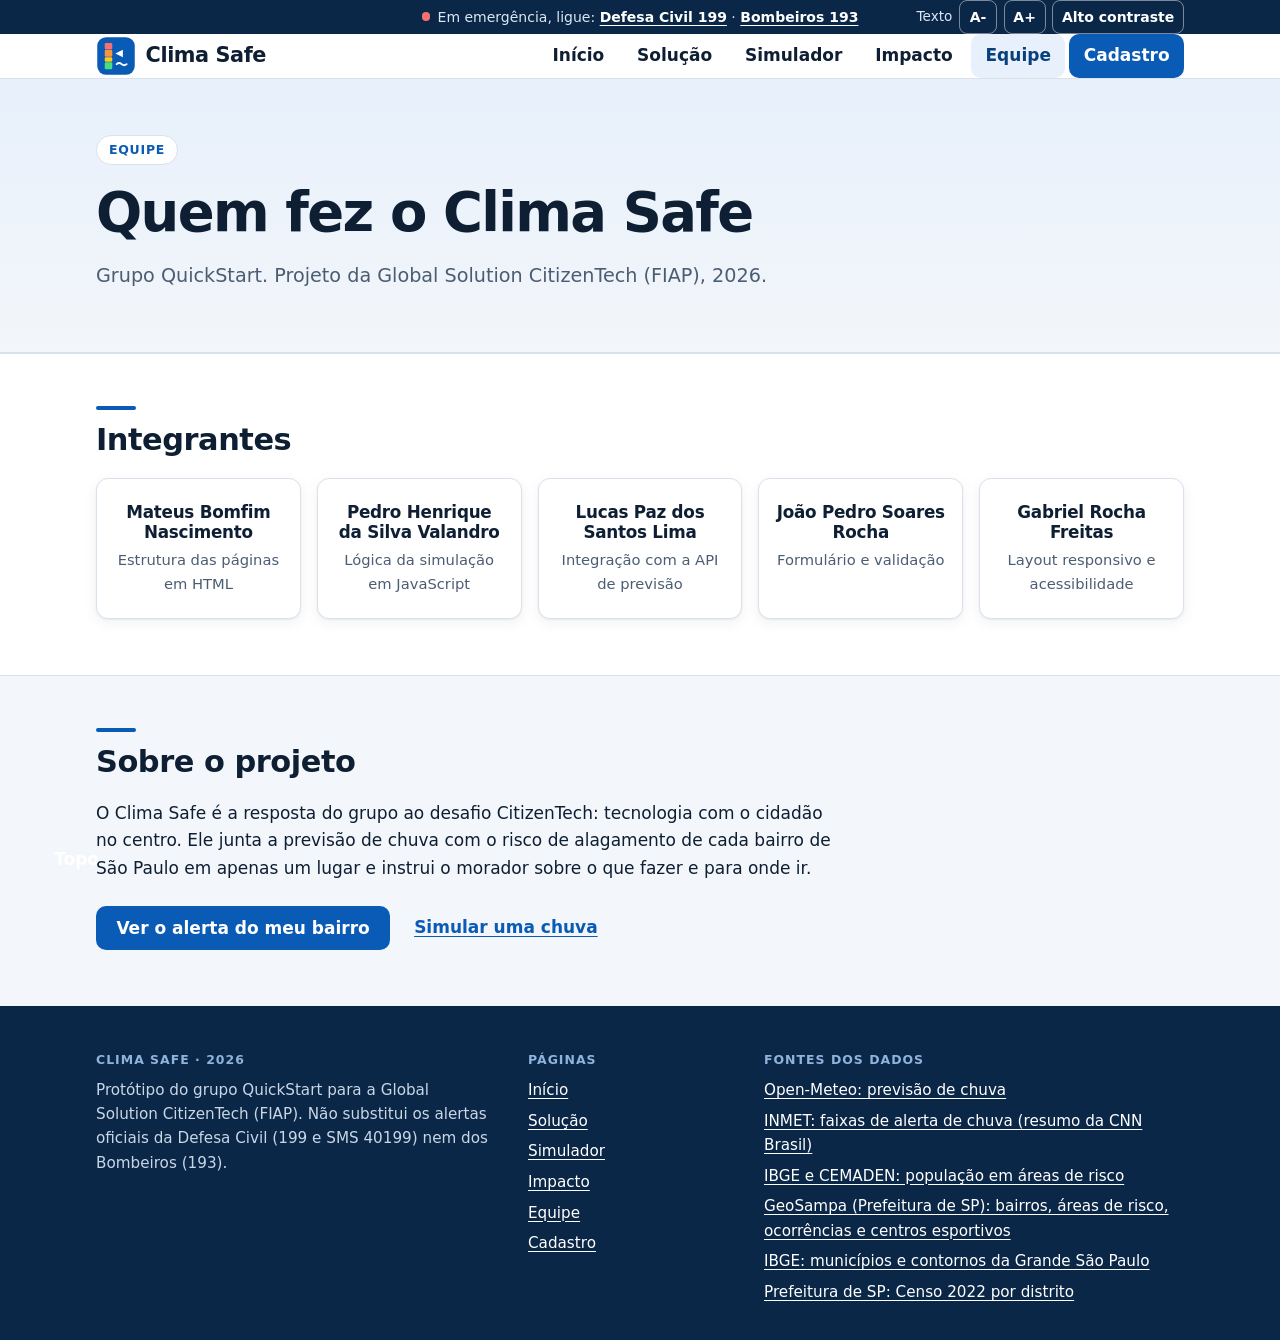
==== commit 5fccffc4: "Equipe: papéis dos integrantes, sem fotos e sem RM O comunicado da GS pede o RM só no arquivo da ent" ====
--- a/equipe.html
+++ b/equipe.html
@@ -56,34 +56,24 @@
         <div class="secao-corpo">
           <ul class="integrantes">
             <li class="integrante">
-              <img src="img/avatar-placeholder.svg" alt="Foto de perfil provisória de Mateus Bomfim Nascimento" width="200" height="200">
               <h3>Mateus Bomfim Nascimento</h3>
-              <p>RM: a preencher</p>
-              <p>Papel: a preencher</p>
+              <p>Estrutura das páginas em HTML</p>
             </li>
             <li class="integrante">
-              <img src="img/avatar-placeholder.svg" alt="Foto de perfil provisória de Pedro Henrique da Silva Valandro" width="200" height="200">
               <h3>Pedro Henrique da Silva Valandro</h3>
-              <p>RM: a preencher</p>
-              <p>Papel: a preencher</p>
+              <p>Lógica da simulação em JavaScript</p>
             </li>
             <li class="integrante">
-              <img src="img/avatar-placeholder.svg" alt="Foto de perfil provisória de Lucas Paz dos Santos Lima" width="200" height="200">
               <h3>Lucas Paz dos Santos Lima</h3>
-              <p>RM: a preencher</p>
-              <p>Papel: a preencher</p>
+              <p>Integração com a API de previsão</p>
             </li>
             <li class="integrante">
-              <img src="img/avatar-placeholder.svg" alt="Foto de perfil provisória de João Pedro Soares Rocha" width="200" height="200">
               <h3>João Pedro Soares Rocha</h3>
-              <p>RM: a preencher</p>
-              <p>Papel: a preencher</p>
+              <p>Formulário e validação</p>
             </li>
             <li class="integrante">
-              <img src="img/avatar-placeholder.svg" alt="Foto de perfil provisória de Gabriel Rocha Freitas" width="200" height="200">
               <h3>Gabriel Rocha Freitas</h3>
-              <p>RM: a preencher</p>
-              <p>Papel: a preencher</p>
+              <p>Layout responsivo e acessibilidade</p>
             </li>
           </ul>
         </div>
--- a/css/style.css
+++ b/css/style.css
@@ -2004,15 +2004,6 @@
   text-align: center;
 }
 
-.integrante img {
-  width: 7rem;
-  height: 7rem;
-  margin-bottom: 0.75rem;
-  border: 3px solid var(--marca-clara);
-  border-radius: 50%;
-  object-fit: cover;
-}
-
 .integrante h3 {
   margin: 0 0 0.25rem;
   font-size: 1.05rem;
